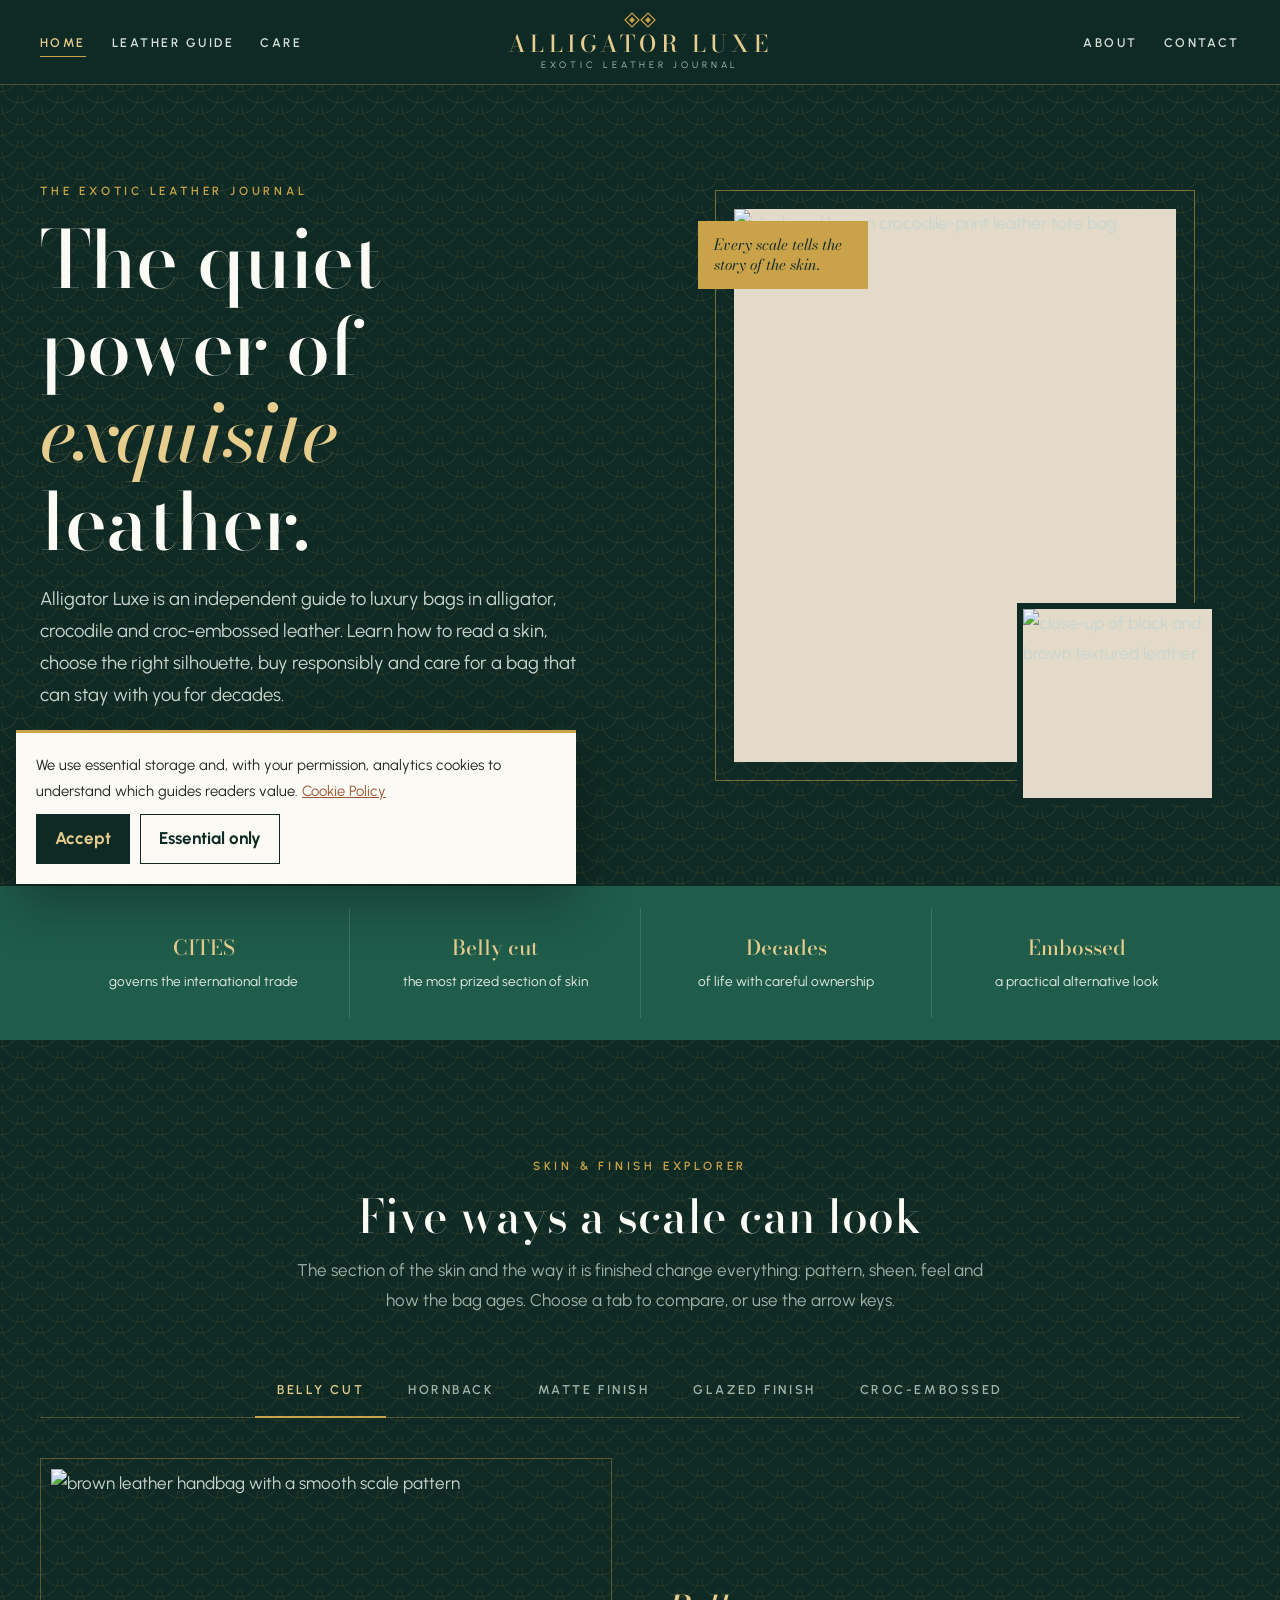
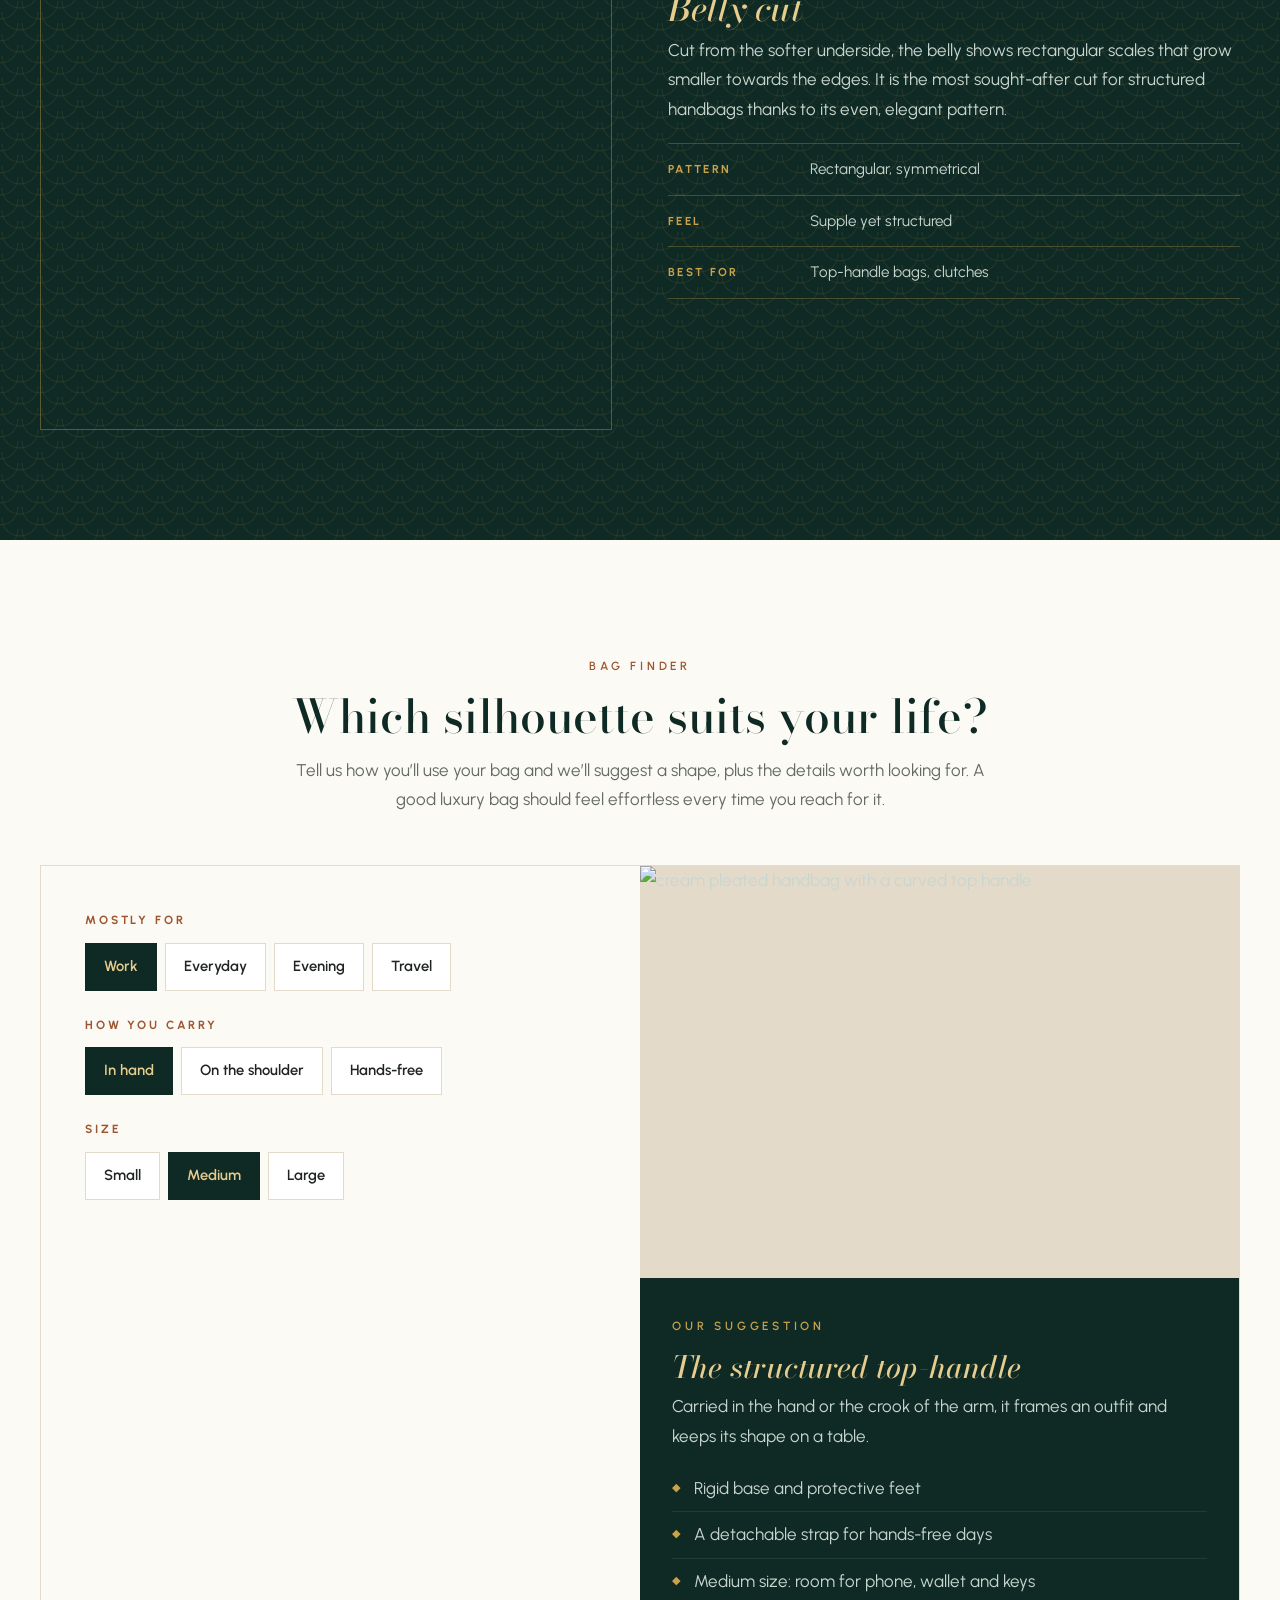
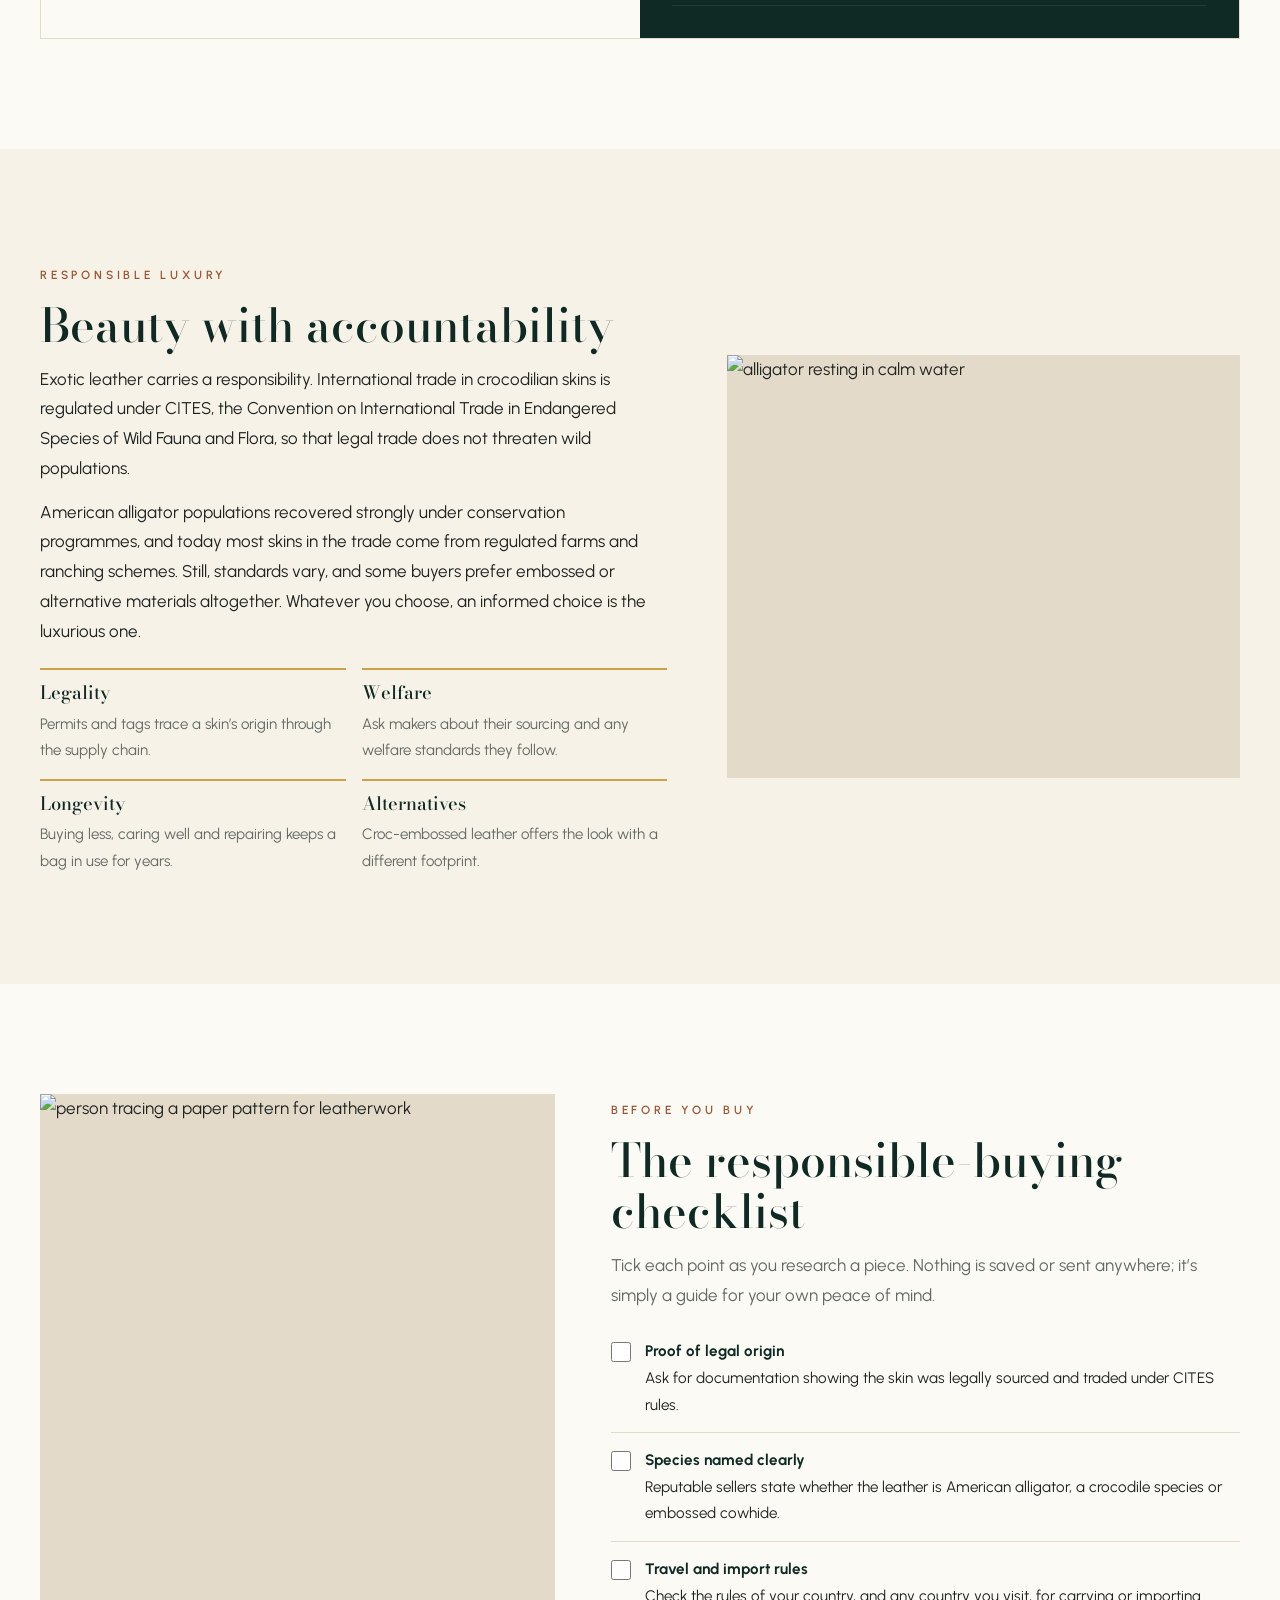
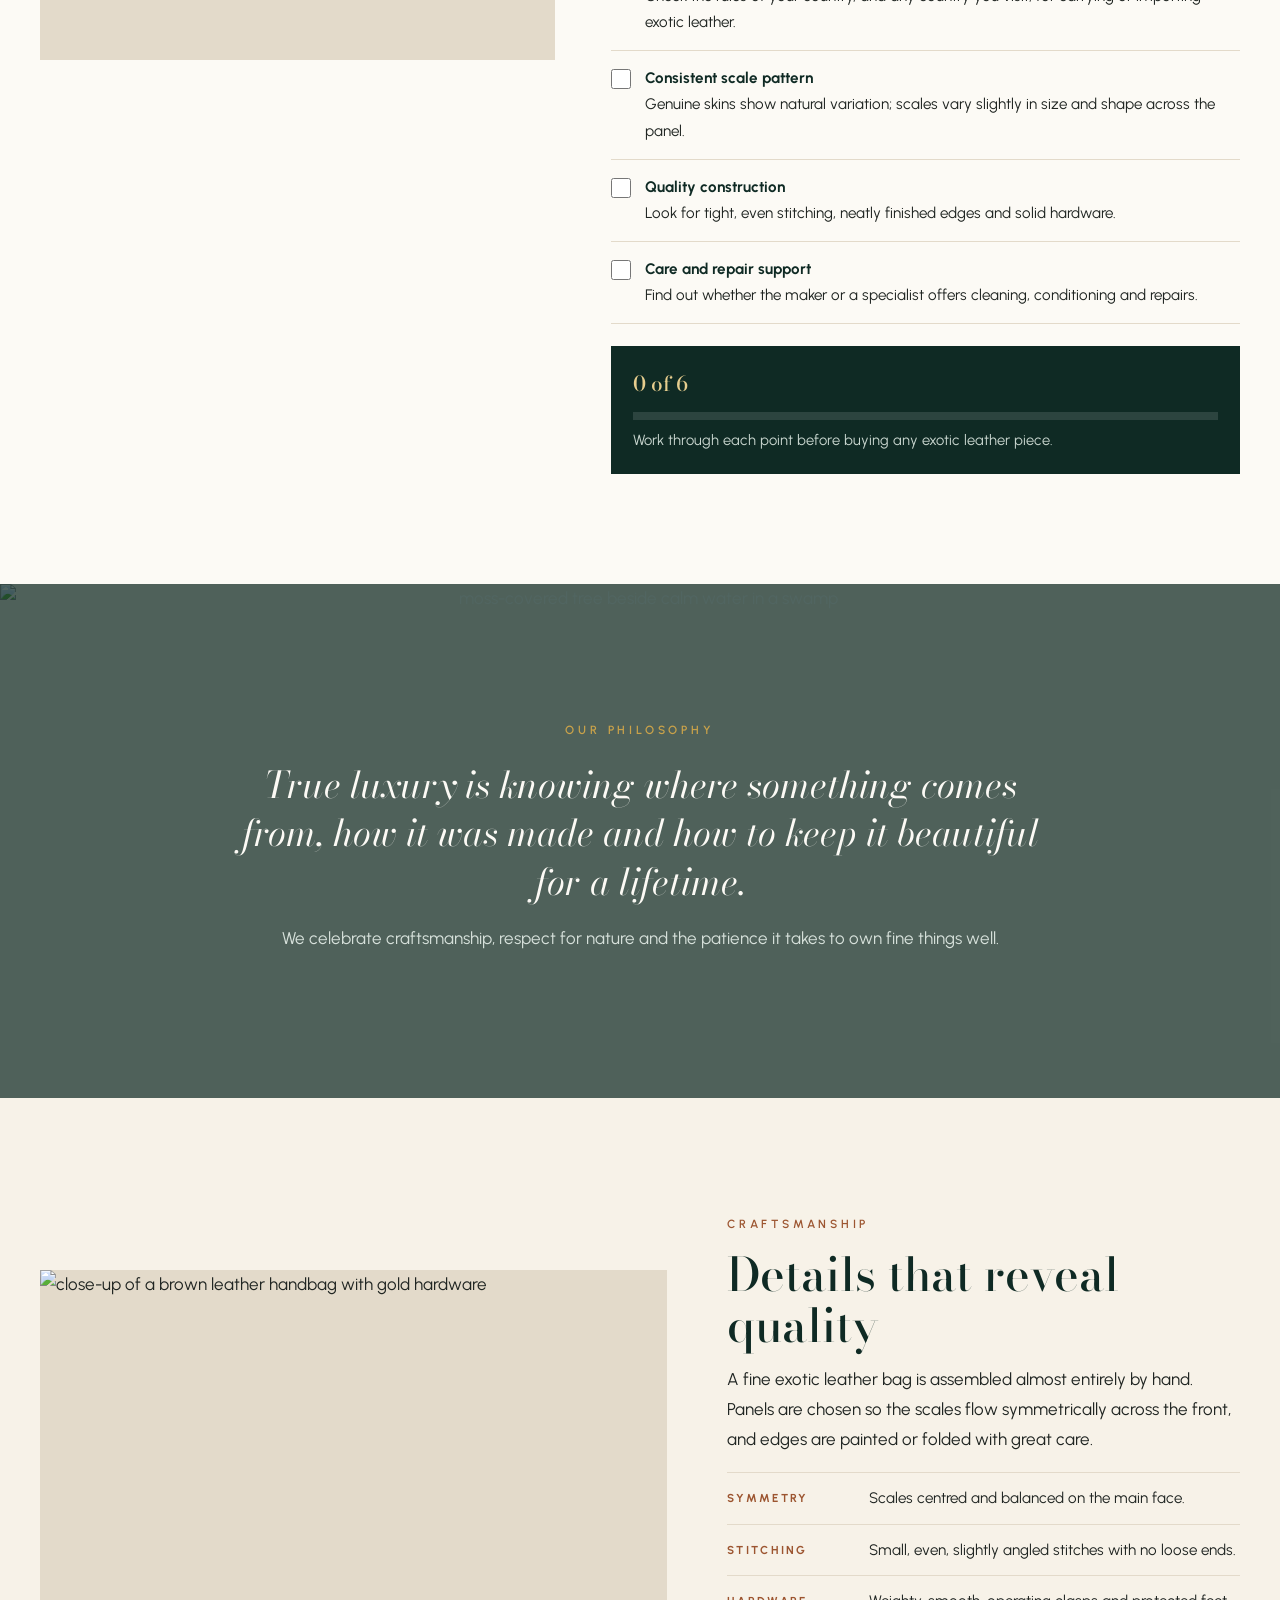
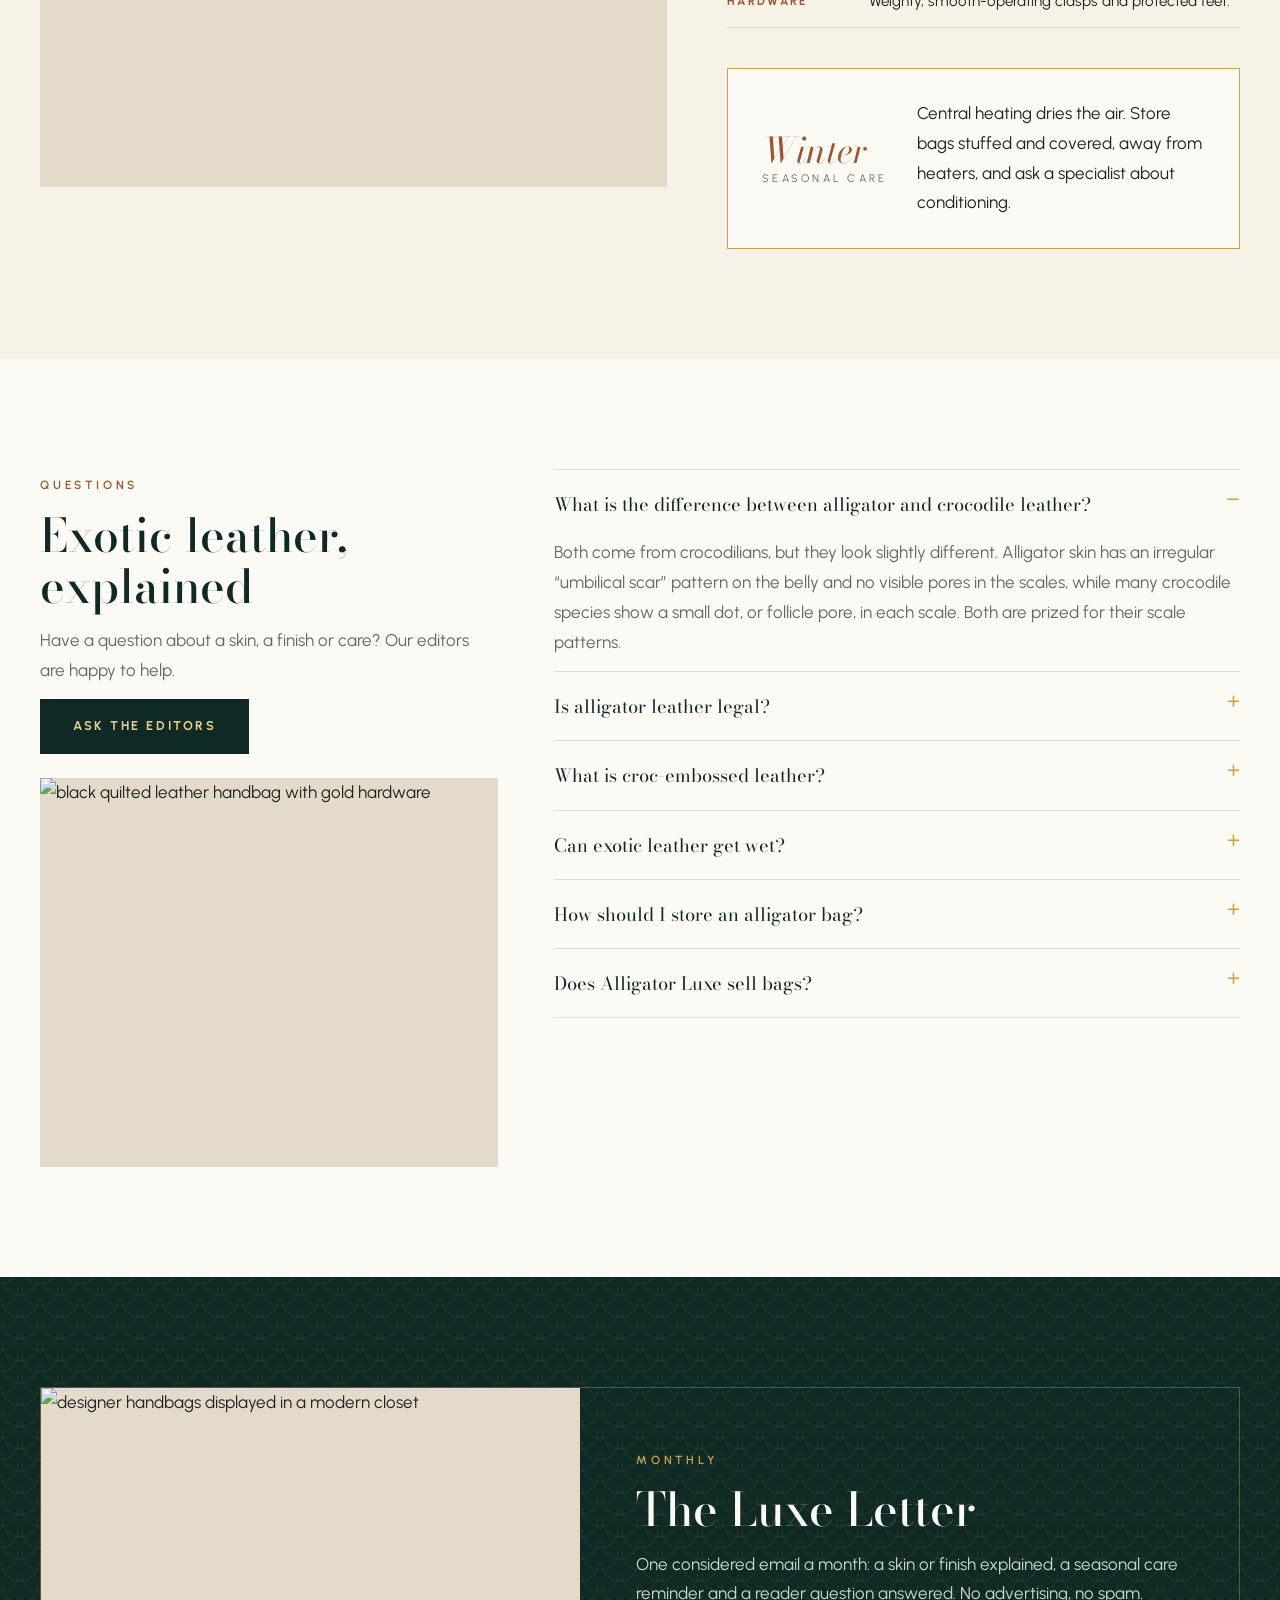
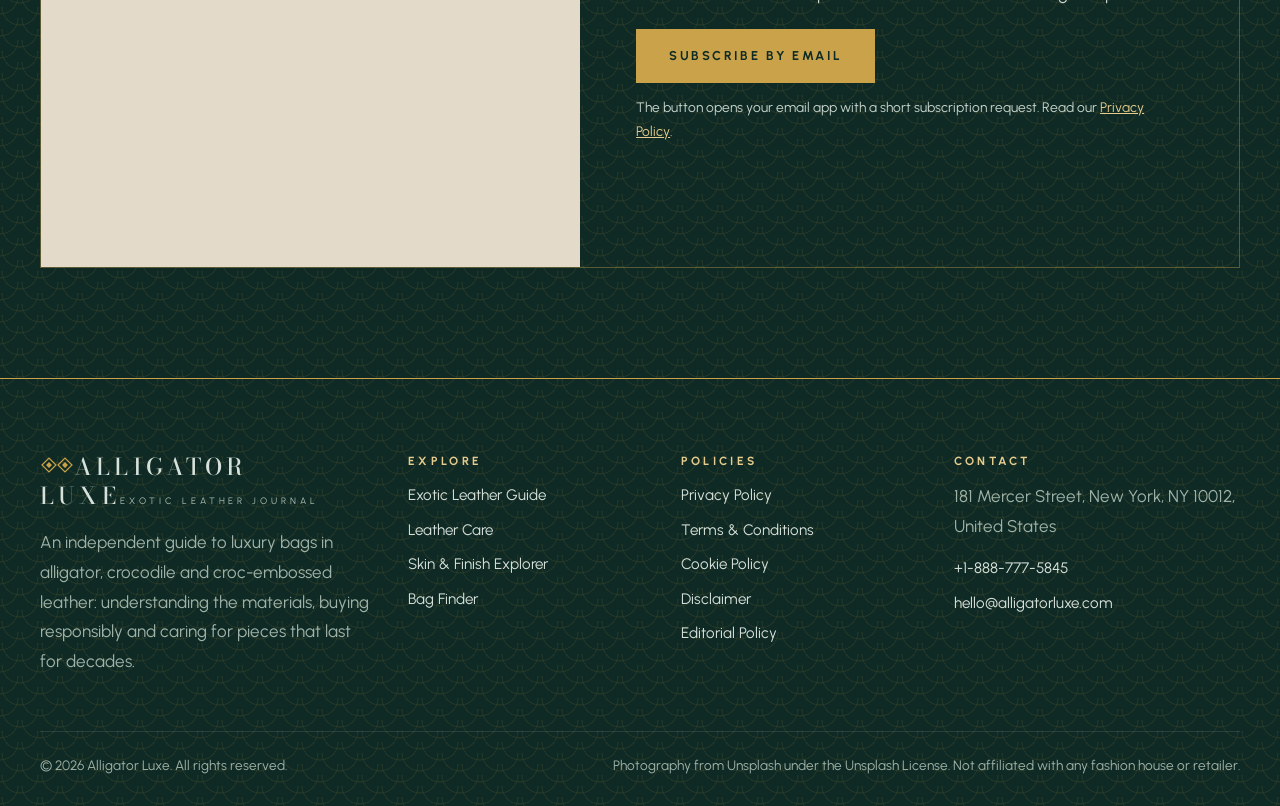
==== index.html @ 76878180 "Add files via upload" ====
<!DOCTYPE html>
<html lang="en">
<head>
<meta charset="UTF-8">
<meta name="viewport" content="width=device-width, initial-scale=1">
<title>Alligator Luxe | Alligator &amp; Crocodile Leather Bags: Guide &amp; Care</title>
<meta name="description" content="An independent guide to luxury alligator, crocodile and croc-embossed leather bags: skins and finishes, choosing a silhouette, responsible buying under CITES, and expert care.">
<meta name="robots" content="index, follow, max-image-preview:large">
<link rel="canonical" href="https://www.alligatorluxe.com/">
<meta property="og:type" content="website"><meta property="og:site_name" content="Alligator Luxe">
<meta property="og:title" content="Alligator Luxe | Alligator &amp; Crocodile Leather Bags: Guide &amp; Care"><meta property="og:description" content="An independent guide to luxury alligator, crocodile and croc-embossed leather bags: skins and finishes, choosing a silhouette, responsible buying under CITES, and expert care.">
<meta property="og:url" content="https://www.alligatorluxe.com/"><meta property="og:image" content="https://images.unsplash.com/photo-1575295912464-fcfd1186d11d?auto=format&fit=crop&w=1200&q=75">
<meta name="twitter:card" content="summary_large_image"><meta name="theme-color" content="#0F2A24">
<link rel="icon" href="data:image/svg+xml,%3Csvg xmlns='http://www.w3.org/2000/svg' viewBox='0 0 40 40'%3E%3Crect width='40' height='40' fill='%230F2A24'/%3E%3Cpath d='M20 6 L34 20 L20 34 L6 20 Z' fill='none' stroke='%23C9A24A' stroke-width='2.4'/%3E%3Cpath d='M20 14 L26 20 L20 26 L14 20 Z' fill='%23C9A24A'/%3E%3C/svg%3E">
<link rel="preconnect" href="https://fonts.googleapis.com"><link rel="preconnect" href="https://fonts.gstatic.com" crossorigin><link rel="preconnect" href="https://images.unsplash.com">
<link href="https://fonts.googleapis.com/css2?family=Bodoni+Moda:ital,opsz,wght@0,6..96,500;1,6..96,500&family=Urbanist:wght@400;600;700&display=swap" rel="stylesheet">
<link rel="stylesheet" href="assets/css/style.css">
<!-- Google tag (gtag.js) -->
<script async src="https://www.googletagmanager.com/gtag/js?id=G-0LY0HY7L01"></script>
<script>
  window.dataLayer = window.dataLayer || [];
  function gtag(){dataLayer.push(arguments);}
  gtag('js', new Date());
  gtag('config', 'G-0LY0HY7L01');
</script>
<script type="application/ld+json">[{"@context": "https://schema.org", "@type": "Organization", "name": "Alligator Luxe", "url": "https://www.alligatorluxe.com/", "email": "hello@alligatorluxe.com", "telephone": "+1-888-777-5845", "address": {"@type": "PostalAddress", "streetAddress": "181 Mercer Street", "addressLocality": "New York", "addressRegion": "NY", "postalCode": "10012", "addressCountry": "US"}}, {"@context": "https://schema.org", "@type": "FAQPage", "mainEntity": [{"@type": "Question", "name": "What is the difference between alligator and crocodile leather?", "acceptedAnswer": {"@type": "Answer", "text": "Both come from crocodilians, but they look slightly different. Alligator skin has an irregular “umbilical scar” pattern on the belly and no visible pores in the scales, while many crocodile species show a small dot, or follicle pore, in each scale. Both are prized for their scale patterns."}}, {"@type": "Question", "name": "Is alligator leather legal?", "acceptedAnswer": {"@type": "Answer", "text": "Commercial trade in alligator and crocodile skins is regulated internationally under CITES. Legally traded skins come with permits and tags that trace their origin. Rules differ by country and some places restrict the sale of certain species, so always check local laws."}}, {"@type": "Question", "name": "What is croc-embossed leather?", "acceptedAnswer": {"@type": "Answer", "text": "It is usually cowhide or calfskin stamped with a crocodilian pattern under heat and pressure. It offers the look at a lower price and is often more durable in everyday use, though the pattern is more uniform than a natural skin."}}, {"@type": "Question", "name": "Can exotic leather get wet?", "acceptedAnswer": {"@type": "Answer", "text": "Light drops can usually be blotted away, but soaking can stain, stiffen or warp the skin, and glazed finishes are especially sensitive. Use a rain cover and let any damp bag dry naturally, away from heat."}}, {"@type": "Question", "name": "How should I store an alligator bag?", "acceptedAnswer": {"@type": "Answer", "text": "Stuff it with acid-free tissue, keep it in a breathable dust bag, store it upright away from sunlight and heat, and never seal it in plastic."}}, {"@type": "Question", "name": "Does Alligator Luxe sell bags?", "acceptedAnswer": {"@type": "Answer", "text": "No. Alligator Luxe is an independent editorial guide. We do not sell, value or authenticate bags, and we are not affiliated with any fashion house or retailer."}}]}]</script>
</head>
<body>
<a class="skip" href="#main">Skip to content</a>
<header class="hdr">
  <div class="wrap">
    <nav class="lnav" aria-label="Main navigation"><ul class="nav"><li><a href="index.html" aria-current="page">Home</a></li><li><a href="exotic-leather-guide.html">Leather Guide</a></li><li><a href="leather-care.html">Care</a></li></ul></nav>
    <a class="logo" href="index.html" aria-label="Alligator Luxe home"><svg viewBox="0 0 34 20" aria-hidden="true"><path d="M2 10 L9 3 L16 10 L9 17 Z M18 10 L25 3 L32 10 L25 17 Z" fill="none" stroke="#C9A24A" stroke-width="1.2"/><path d="M9 7 L12 10 L9 13 L6 10 Z M25 7 L28 10 L25 13 L22 10 Z" fill="#C9A24A"/></svg><span>Alligator Luxe</span><small>EXOTIC LEATHER JOURNAL</small></a>
    <nav class="rnav" aria-label="Secondary navigation"><ul class="nav r"><li><a href="about.html">About</a></li><li><a href="contact.html">Contact</a></li></ul></nav>
    <button class="burger" aria-label="Open menu" aria-expanded="false" aria-controls="mnav"><span></span><span></span><span></span></button>
  </div>
  <nav class="mnav" id="mnav" aria-label="Mobile navigation"><a href="index.html" aria-current="page">Home</a><a href="exotic-leather-guide.html">Leather Guide</a><a href="leather-care.html">Care</a><a href="about.html">About</a><a href="contact.html">Contact</a></nav>
</header>
<main id="main">
<section class="hero scales">
  <div class="wrap">
    <div>
      <span class="tag g">The exotic leather journal</span>
      <h1>The quiet power of <em>exquisite</em> leather.</h1>
      <p class="lead">Alligator Luxe is an independent guide to luxury bags in alligator, crocodile and croc-embossed leather. Learn how to read a skin, choose the right silhouette, buy responsibly and care for a bag that can stay with you for decades.</p>
      <div class="ctas"><a class="btn" href="#skins">Explore the skins</a><a class="btn btn--ghost" href="exotic-leather-guide.html">Read the guide</a></div>
    </div>
    <div class="frame">
      <div class="main pic"><img src="https://images.unsplash.com/photo-1575295912464-fcfd1186d11d?auto=format&fit=crop&w=800&q=75" alt="black and brown crocodile-print leather tote bag" width="800" height="1000" fetchpriority="high"></div>
      <div class="chip pic"><img src="https://images.unsplash.com/photo-1521748484217-0d9c5f3728d1?auto=format&fit=crop&w=400&q=75" alt="close-up of black and brown textured leather" width="400" height="400"></div>
      <div class="seal">Every scale tells the story of the skin.</div>
    </div>
  </div>
</section>
<section class="ribbon" aria-label="Key facts">
  <div class="wrap">
    <div><b>CITES</b><span>governs the international trade</span></div>
    <div><b>Belly cut</b><span>the most prized section of skin</span></div>
    <div><b>Decades</b><span>of life with careful ownership</span></div>
    <div><b>Embossed</b><span>a practical alternative look</span></div>
  </div>
</section>

<section class="sec scales dark" id="skins" aria-labelledby="sk-t">
  <div class="wrap">
    <div class="center"><span class="tag g">Skin &amp; finish explorer</span><h2 id="sk-t">Five ways a scale can look</h2><p class="muted">The section of the skin and the way it is finished change everything: pattern, sheen, feel and how the bag ages. Choose a tab to compare, or use the arrow keys.</p></div>
    <div class="sk-tabs" role="tablist" aria-label="Skins and finishes"><button type="button" role="tab" id="t-belly" aria-controls="p-belly" aria-selected="true" tabindex="0">Belly cut</button><button type="button" role="tab" id="t-horn" aria-controls="p-horn" aria-selected="false" tabindex="-1">Hornback</button><button type="button" role="tab" id="t-matte" aria-controls="p-matte" aria-selected="false" tabindex="-1">Matte finish</button><button type="button" role="tab" id="t-glaze" aria-controls="p-glaze" aria-selected="false" tabindex="-1">Glazed finish</button><button type="button" role="tab" id="t-emb" aria-controls="p-emb" aria-selected="false" tabindex="-1">Croc-embossed</button></div>
    <div class="skp" role="tabpanel" id="p-belly" aria-labelledby="t-belly"><div class="pic"><img src="https://images.unsplash.com/photo-1575032617751-6ddec2089882?auto=format&fit=crop&w=800&q=75" alt="brown leather handbag with a smooth scale pattern" width="800" height="800" loading="lazy"></div><div><h3>Belly cut</h3><p>Cut from the softer underside, the belly shows rectangular scales that grow smaller towards the edges. It is the most sought-after cut for structured handbags thanks to its even, elegant pattern.</p><ul class="traits"><li><b>Pattern</b><span>Rectangular, symmetrical</span></li><li><b>Feel</b><span>Supple yet structured</span></li><li><b>Best for</b><span>Top-handle bags, clutches</span></li></ul></div></div><div class="skp" role="tabpanel" id="p-horn" aria-labelledby="t-horn" hidden><div class="pic"><img src="https://images.unsplash.com/photo-1731272832794-d66014ad7d87?auto=format&fit=crop&w=800&q=75" alt="close-up of a dramatic leather texture in black and white" width="800" height="800" loading="lazy"></div><div><h3>Hornback</h3><p>Taken from the back, with the bony ridges (osteoderms) left visible. The result is bold and three-dimensional, with a rugged, sculptural character.</p><ul class="traits"><li><b>Pattern</b><span>Raised ridges, dramatic</span></li><li><b>Feel</b><span>Firm and rigid</span></li><li><b>Best for</b><span>Statement bags, accents</span></li></ul></div></div><div class="skp" role="tabpanel" id="p-matte" aria-labelledby="t-matte" hidden><div class="pic"><img src="https://images.unsplash.com/photo-1778882990603-0073e03bcc24?auto=format&fit=crop&w=800&q=75" alt="close-up of soft brown leather texture" width="800" height="800" loading="lazy"></div><div><h3>Matte finish</h3><p>Polished gently or left natural for a soft, low sheen. Matte skins feel warm and pliable and develop a gentle patina with care.</p><ul class="traits"><li><b>Pattern</b><span>Soft, understated</span></li><li><b>Feel</b><span>Supple; shows less glare</span></li><li><b>Best for</b><span>Everyday luxury, shoulder bags</span></li></ul></div></div><div class="skp" role="tabpanel" id="p-glaze" aria-labelledby="t-glaze" hidden><div class="pic"><img src="https://images.unsplash.com/photo-1682031215004-161c99d5b225?auto=format&fit=crop&w=800&q=75" alt="woman's hand holding a glossy green handbag" width="800" height="800" loading="lazy"></div><div><h3>Glazed finish</h3><p>Polished with an agate stone or roller until the scales shine like lacquer. Glazed skins are striking but more delicate: water can leave marks and creases show more readily.</p><ul class="traits"><li><b>Pattern</b><span>High shine, jewel-like</span></li><li><b>Feel</b><span>Firmer; sensitive to water</span></li><li><b>Best for</b><span>Evening bags, formal pieces</span></li></ul></div></div><div class="skp" role="tabpanel" id="p-emb" aria-labelledby="t-emb" hidden><div class="pic"><img src="https://images.unsplash.com/photo-1594633313593-bab3825d0caf?auto=format&fit=crop&w=800&q=75" alt="woman carrying a brown croc-textured leather bag" width="800" height="800" loading="lazy"></div><div><h3>Croc-embossed</h3><p>Cowhide or calfskin pressed with a crocodilian pattern under heat. It offers the look at a gentler price, is more uniform and is usually more resistant to scratches and rain.</p><ul class="traits"><li><b>Pattern</b><span>Uniform, repeated pattern</span></li><li><b>Feel</b><span>Sturdy and practical</span></li><li><b>Best for</b><span>Totes, daily bags, accessories</span></li></ul></div></div>
  </div>
</section>

<section class="sec cream" id="finder-sec" aria-labelledby="fd-t">
  <div class="wrap">
    <div class="center"><span class="tag">Bag finder</span><h2 id="fd-t">Which silhouette suits your life?</h2><p class="muted">Tell us how you&#8217;ll use your bag and we&#8217;ll suggest a shape, plus the details worth looking for. A good luxury bag should feel effortless every time you reach for it.</p></div>
    <div class="finder">
      <form id="finder" onsubmit="return false">
        <fieldset class="fld"><legend>Mostly for</legend><div class="opt"><label><input type="radio" name="occ" value="work" checked><span>Work</span></label><label><input type="radio" name="occ" value="everyday"><span>Everyday</span></label><label><input type="radio" name="occ" value="evening"><span>Evening</span></label><label><input type="radio" name="occ" value="travel"><span>Travel</span></label></div></fieldset>
        <fieldset class="fld"><legend>How you carry</legend><div class="opt"><label><input type="radio" name="carry" value="hand" checked><span>In hand</span></label><label><input type="radio" name="carry" value="shoulder"><span>On the shoulder</span></label><label><input type="radio" name="carry" value="hands"><span>Hands-free</span></label></div></fieldset>
        <fieldset class="fld" style="margin:0"><legend>Size</legend><div class="opt"><label><input type="radio" name="size" value="small"><span>Small</span></label><label><input type="radio" name="size" value="medium" checked><span>Medium</span></label><label><input type="radio" name="size" value="large"><span>Large</span></label></div></fieldset>
      </form>
      <div class="fres" aria-live="polite">
        <div class="pic"><img data-bag="top" src="https://images.unsplash.com/photo-1761646238176-b480909e6ba6?auto=format&fit=crop&w=800&q=75" alt="cream pleated handbag with a curved top handle" width="800" height="550" loading="lazy"><img data-bag="clutch" src="https://images.unsplash.com/photo-1776841818497-81abbd62b20d?auto=format&fit=crop&w=800&q=75" alt="elegant woman in a brown dress holding a clutch" width="800" height="550" loading="lazy" hidden><img data-bag="shoulder" src="https://images.unsplash.com/photo-1788999422279-77961552b97b?auto=format&fit=crop&w=800&q=75" alt="woman in a brown suit holding a dark handbag" width="800" height="550" loading="lazy" hidden><img data-bag="tote" src="https://images.unsplash.com/photo-1760624294504-211e763ee0fb?auto=format&fit=crop&w=800&q=75" alt="woman in a denim dress holding a large leather tote" width="800" height="550" loading="lazy" hidden><img data-bag="cross" src="https://images.unsplash.com/photo-1718622795525-2295971921ba?auto=format&fit=crop&w=800&q=75" alt="brown leather purse on a table" width="800" height="550" loading="lazy" hidden></div>
        <div class="t"><span class="tag g">Our suggestion</span><h3 id="r-name">The structured top-handle</h3><p id="r-desc">Carried in the hand or the crook of the arm.</p><ul id="r-list"><li>Rigid base and protective feet</li></ul></div>
      </div>
    </div>
  </div>
</section>

<section class="sec" aria-labelledby="rs-t">
  <div class="wrap resp">
    <div>
      <span class="tag">Responsible luxury</span>
      <h2 id="rs-t">Beauty with accountability</h2>
      <p>Exotic leather carries a responsibility. International trade in crocodilian skins is regulated under CITES, the Convention on International Trade in Endangered Species of Wild Fauna and Flora, so that legal trade does not threaten wild populations.</p>
      <p>American alligator populations recovered strongly under conservation programmes, and today most skins in the trade come from regulated farms and ranching schemes. Still, standards vary, and some buyers prefer embossed or alternative materials altogether. Whatever you choose, an informed choice is the luxurious one.</p>
      <div class="pillars">
        <div><h3>Legality</h3><p>Permits and tags trace a skin&#8217;s origin through the supply chain.</p></div>
        <div><h3>Welfare</h3><p>Ask makers about their sourcing and any welfare standards they follow.</p></div>
        <div><h3>Longevity</h3><p>Buying less, caring well and repairing keeps a bag in use for years.</p></div>
        <div><h3>Alternatives</h3><p>Croc-embossed leather offers the look with a different footprint.</p></div>
      </div>
    </div>
    <div class="pic"><img src="https://images.unsplash.com/photo-1570308514141-48b0e0852591?auto=format&fit=crop&w=900&q=75" alt="alligator resting in calm water" width="900" height="740" loading="lazy"></div>
  </div>
</section>

<section class="sec cream" aria-labelledby="cl-t">
  <div class="wrap check">
    <div class="pic"><img src="https://images.unsplash.com/photo-1787005241178-c9006ea9610b?auto=format&fit=crop&w=800&q=75" alt="person tracing a paper pattern for leatherwork" width="800" height="880" loading="lazy"></div>
    <div>
      <span class="tag">Before you buy</span>
      <h2 id="cl-t">The responsible-buying checklist</h2>
      <p class="muted">Tick each point as you research a piece. Nothing is saved or sent anywhere; it&#8217;s simply a guide for your own peace of mind.</p>
      <ul class="clist"><li><label><input type="checkbox"><span><b>Proof of legal origin</b>Ask for documentation showing the skin was legally sourced and traded under CITES rules.</span></label></li><li><label><input type="checkbox"><span><b>Species named clearly</b>Reputable sellers state whether the leather is American alligator, a crocodile species or embossed cowhide.</span></label></li><li><label><input type="checkbox"><span><b>Travel and import rules</b>Check the rules of your country, and any country you visit, for carrying or importing exotic leather.</span></label></li><li><label><input type="checkbox"><span><b>Consistent scale pattern</b>Genuine skins show natural variation; scales vary slightly in size and shape across the panel.</span></label></li><li><label><input type="checkbox"><span><b>Quality construction</b>Look for tight, even stitching, neatly finished edges and solid hardware.</span></label></li><li><label><input type="checkbox"><span><b>Care and repair support</b>Find out whether the maker or a specialist offers cleaning, conditioning and repairs.</span></label></li></ul>
      <div class="meter" aria-live="polite"><b id="cm-n">0 of 6</b><div class="bar"><i id="cm-bar"></i></div><p id="cm-t">Work through each point before buying any exotic leather piece.</p></div>
    </div>
  </div>
</section>

<section class="band" aria-labelledby="bd-t">
  <img src="https://images.unsplash.com/photo-1719538327417-a6b96f040354?auto=format&fit=crop&w=1800&q=75" alt="moss-covered tree beside calm water in a swamp" width="1800" height="1200" loading="lazy">
  <div class="wrap">
    <span class="tag g">Our philosophy</span>
    <h2 id="bd-t" class="skip">Our philosophy</h2>
    <blockquote>True luxury is knowing where something comes from, how it was made and how to keep it beautiful for a lifetime.</blockquote>
    <p>We celebrate craftsmanship, respect for nature and the patience it takes to own fine things well.</p>
  </div>
</section>

<section class="sec" aria-labelledby="hw-t">
  <div class="wrap resp">
    <div class="pic"><img src="https://images.unsplash.com/photo-1774702535771-eec0c74d6cb9?auto=format&fit=crop&w=900&q=75" alt="close-up of a brown leather handbag with gold hardware" width="900" height="740" loading="lazy"></div>
    <div>
      <span class="tag">Craftsmanship</span>
      <h2 id="hw-t">Details that reveal quality</h2>
      <p>A fine exotic leather bag is assembled almost entirely by hand. Panels are chosen so the scales flow symmetrically across the front, and edges are painted or folded with great care.</p>
      <ul class="traits" style="border-color:var(--line)">
        <li style="border-color:var(--line)"><b style="color:var(--cognac)">Symmetry</b><span>Scales centred and balanced on the main face.</span></li>
        <li style="border-color:var(--line)"><b style="color:var(--cognac)">Stitching</b><span>Small, even, slightly angled stitches with no loose ends.</span></li>
        <li style="border-color:var(--line)"><b style="color:var(--cognac)">Hardware</b><span>Weighty, smooth-operating clasps and protected feet.</span></li>
      </ul>
      <div class="stip" id="stip" aria-live="polite"><div class="s">Autumn<small>Seasonal care</small></div><p>Rain arrives: carry a protective cover, blot any drops immediately and let bags dry naturally.</p></div>
    </div>
  </div>
</section>

<section class="sec cream" aria-labelledby="fq-t">
  <div class="wrap faq-grid">
    <div><span class="tag">Questions</span><h2 id="fq-t">Exotic leather, explained</h2><p class="muted">Have a question about a skin, a finish or care? Our editors are happy to help.</p><a class="btn btn--dark" href="contact.html">Ask the editors</a><div class="pic"><img src="https://images.unsplash.com/photo-1773777145747-b5b7356f4e81?auto=format&fit=crop&w=800&q=75" alt="black quilted leather handbag with gold hardware" width="800" height="680" loading="lazy"></div></div>
    <div><details open><summary>What is the difference between alligator and crocodile leather?</summary><p>Both come from crocodilians, but they look slightly different. Alligator skin has an irregular &ldquo;umbilical scar&rdquo; pattern on the belly and no visible pores in the scales, while many crocodile species show a small dot, or follicle pore, in each scale. Both are prized for their scale patterns.</p></details><details><summary>Is alligator leather legal?</summary><p>Commercial trade in alligator and crocodile skins is regulated internationally under CITES. Legally traded skins come with permits and tags that trace their origin. Rules differ by country and some places restrict the sale of certain species, so always check local laws.</p></details><details><summary>What is croc-embossed leather?</summary><p>It is usually cowhide or calfskin stamped with a crocodilian pattern under heat and pressure. It offers the look at a lower price and is often more durable in everyday use, though the pattern is more uniform than a natural skin.</p></details><details><summary>Can exotic leather get wet?</summary><p>Light drops can usually be blotted away, but soaking can stain, stiffen or warp the skin, and glazed finishes are especially sensitive. Use a rain cover and let any damp bag dry naturally, away from heat.</p></details><details><summary>How should I store an alligator bag?</summary><p>Stuff it with acid-free tissue, keep it in a breathable dust bag, store it upright away from sunlight and heat, and never seal it in plastic.</p></details><details><summary>Does Alligator Luxe sell bags?</summary><p>No. Alligator Luxe is an independent editorial guide. We do not sell, value or authenticate bags, and we are not affiliated with any fashion house or retailer.</p></details></div>
  </div>
</section>

<section class="sec scales" id="letter" aria-labelledby="nl-t">
  <div class="wrap">
    <div class="nl">
      <div class="pic"><img src="https://images.unsplash.com/photo-1778731660238-f6abf7f436b1?auto=format&fit=crop&w=900&q=75" alt="designer handbags displayed in a modern closet" width="900" height="800" loading="lazy"></div>
      <div class="in">
        <span class="tag g">Monthly</span>
        <h2 id="nl-t">The Luxe Letter</h2>
        <p>One considered email a month: a skin or finish explained, a seasonal care reminder and a reader question answered. No advertising, no spam.</p>
        <div class="row"><a class="btn" href="mailto:hello@alligatorluxe.com?subject=Subscribe%20to%20The%20Luxe%20Letter&body=Please%20add%20me%20to%20The%20Luxe%20Letter.">Subscribe by email</a></div>
        <p class="small">The button opens your email app with a short subscription request. Read our <a href="privacy-policy.html">Privacy Policy</a>.</p>
      </div>
    </div>
  </div>
</section>
</main>
<footer class="ftr scales">
  <div class="wrap">
    <div class="ftr-grid">
      <div><a class="logo" href="index.html"><svg viewBox="0 0 34 20" aria-hidden="true"><path d="M2 10 L9 3 L16 10 L9 17 Z M18 10 L25 3 L32 10 L25 17 Z" fill="none" stroke="#C9A24A" stroke-width="1.2"/><path d="M9 7 L12 10 L9 13 L6 10 Z M25 7 L28 10 L25 13 L22 10 Z" fill="#C9A24A"/></svg><span>Alligator Luxe</span><small>EXOTIC LEATHER JOURNAL</small></a><p>An independent guide to luxury bags in alligator, crocodile and croc-embossed leather: understanding the materials, buying responsibly and caring for pieces that last for decades.</p></div>
      <div><h4>Explore</h4><a href="exotic-leather-guide.html">Exotic Leather Guide</a><a href="leather-care.html">Leather Care</a><a href="index.html#skins">Skin &amp; Finish Explorer</a><a href="index.html#finder-sec">Bag Finder</a></div>
      <div><h4>Policies</h4><a href="privacy-policy.html">Privacy Policy</a><a href="terms-and-conditions.html">Terms &amp; Conditions</a><a href="cookie-policy.html">Cookie Policy</a><a href="disclaimer.html">Disclaimer</a><a href="editorial-policy.html">Editorial Policy</a></div>
      <div><h4>Contact</h4><p>181 Mercer Street, New York, NY 10012, United States</p><a href="tel:+18887775845">+1-888-777-5845</a><a href="mailto:hello@alligatorluxe.com">hello@alligatorluxe.com</a></div>
    </div>
    <div class="ftr-base"><span>&copy; <span id="year">2026</span> Alligator Luxe. All rights reserved.</span><span>Photography from Unsplash under the Unsplash License. Not affiliated with any fashion house or retailer.</span></div>
  </div>
</footer>
<div class="cookie" id="cookie" role="dialog" aria-label="Cookie notice"><p>We use essential storage and, with your permission, analytics cookies to understand which guides readers value. <a href="cookie-policy.html">Cookie Policy</a></p><button class="y" data-cookie="accepted">Accept</button><button data-cookie="declined">Essential only</button></div>
<script src="assets/js/main.js" defer></script>
</body>
</html>
---- assets/css/style.css ----
:root{--bayou:#0F2A24;--bayou-2:#173A32;--emer:#1F5C4A;--cognac:#9C5530;--gold:#C9A24A;--gold-lt:#E6CD8E;--ivory:#F7F2E8;--cream:#FCFAF5;--text:#1F2421;--muted:#636A64;--line:#E3DACA}
[hidden]{display:none!important}
*{box-sizing:border-box;margin:0;padding:0}
html{scroll-behavior:smooth;overflow-x:hidden}
body{font-family:'Urbanist',system-ui,sans-serif;font-size:17px;line-height:1.75;color:var(--text);background:var(--ivory);overflow-x:hidden}
img{max-width:100%;display:block}
a{color:var(--cognac)}
h1,h2,h3,h4{font-family:'Bodoni Moda',Didot,Georgia,serif;line-height:1.1;color:var(--bayou);font-weight:500}
h1{font-size:clamp(2.6rem,6.2vw,5rem);letter-spacing:-.01em}
h2{font-size:clamp(1.9rem,3.8vw,2.9rem);margin-bottom:14px}
h3{font-size:1.4rem;margin-bottom:8px}
p{margin-bottom:14px}
.wrap{width:min(1200px,100% - 32px);margin-inline:auto}
.skip{position:absolute;left:-9999px}.skip:focus{left:12px;top:12px;background:#fff;padding:8px 14px;z-index:99}
.muted{color:var(--muted)}
.tag{display:inline-block;font-size:.74rem;letter-spacing:.32em;text-transform:uppercase;color:var(--cognac);font-weight:600;margin-bottom:14px}
.tag.g{color:var(--gold)}
.btn{display:inline-block;padding:15px 32px;background:var(--gold);color:var(--bayou);font-weight:700;font-size:.8rem;letter-spacing:.2em;text-transform:uppercase;text-decoration:none;border:1px solid var(--gold);cursor:pointer;font-family:inherit;transition:all .25s}
.btn:hover{background:transparent;color:var(--gold)}
.btn--ghost{background:transparent;color:var(--gold-lt);border-color:rgba(230,205,142,.6)}.btn--ghost:hover{background:var(--gold);color:var(--bayou)}
.btn--dark{background:var(--bayou);color:var(--gold-lt);border-color:var(--bayou)}.btn--dark:hover{background:transparent;color:var(--bayou)}
.pic{overflow:hidden;background:var(--line)}.pic img{width:100%;height:100%;object-fit:cover}
.scales{background-color:var(--bayou);background-image:radial-gradient(circle at 50% 0,transparent 58%,rgba(201,162,74,.09) 59%,rgba(201,162,74,.09) 62%,transparent 63%),radial-gradient(circle at 50% 0,transparent 58%,rgba(201,162,74,.09) 59%,rgba(201,162,74,.09) 62%,transparent 63%);background-size:40px 22px;background-position:0 0,20px 11px}
/* header */
.hdr{background:var(--bayou);position:sticky;top:0;z-index:50;border-bottom:1px solid rgba(201,162,74,.35)}
.hdr .wrap{display:grid;grid-template-columns:1fr auto 1fr;align-items:center;gap:16px;min-height:84px}
.hdr nav:first-of-type{justify-self:start}
.logo{justify-self:center;text-decoration:none;color:var(--gold-lt);text-align:center;display:flex;flex-direction:column;align-items:center;gap:2px}
.logo svg{width:34px;height:20px}
.logo span{font-family:'Bodoni Moda';font-size:1.45rem;letter-spacing:.18em;text-transform:uppercase;font-weight:500;line-height:1}
.logo small{font-size:.58rem;letter-spacing:.42em;color:#AFC2B9}
.nav{display:flex;list-style:none;gap:26px}
.nav.r{justify-content:flex-end}
.nav a{color:#D7E1DB;text-decoration:none;font-size:.78rem;letter-spacing:.2em;text-transform:uppercase;font-weight:600;padding:6px 0;border-bottom:1px solid transparent}
.nav a:hover,.nav a[aria-current]{color:var(--gold-lt);border-color:var(--gold)}
.hdr .rnav{justify-self:end}
.burger{display:none;justify-self:end;width:44px;height:44px;border:1px solid rgba(201,162,74,.5);background:transparent;flex-direction:column;align-items:center;justify-content:center;gap:6px;cursor:pointer}
.burger span{width:20px;height:1px;background:var(--gold-lt)}
.mnav{display:none}
@media(max-width:940px){.hdr .wrap{grid-template-columns:auto 1fr auto}.hdr .lnav,.hdr .rnav{display:none}.logo{grid-column:2}.burger{display:flex;grid-column:3}.mnav{position:absolute;left:0;right:0;top:100%;background:var(--bayou);border-bottom:1px solid var(--gold);padding:8px 16px 18px}.mnav.open{display:block}.mnav a{display:block;padding:12px 0;color:#D7E1DB;text-decoration:none;letter-spacing:.18em;text-transform:uppercase;font-size:.82rem;border-bottom:1px solid rgba(255,255,255,.08)}.mnav a[aria-current]{color:var(--gold-lt)}}
/* hero */
.hero{color:#C9D6CF;overflow:hidden}
.hero .wrap{display:grid;grid-template-columns:1fr 1fr;gap:60px;align-items:center;padding:90px 0}
.hero .wrap>*{min-width:0}
.hero h1{color:var(--cream)}.hero h1 em{color:var(--gold-lt);font-style:italic}
.hero .lead{font-size:1.15rem;max-width:540px;margin-top:18px}
.ctas{display:flex;gap:14px;flex-wrap:wrap;margin-top:30px}
.frame{position:relative;padding:18px;border:1px solid rgba(201,162,74,.55);max-width:480px;margin-inline:auto;width:100%}
.frame .main{aspect-ratio:4/5}
.frame .chip{position:absolute;right:-24px;bottom:-24px;width:42%;aspect-ratio:1;border:6px solid var(--bayou)}
.frame .seal{position:absolute;left:-18px;top:30px;background:var(--gold);color:var(--bayou);font-family:'Bodoni Moda';font-style:italic;padding:14px 16px;max-width:170px;line-height:1.3;font-size:.95rem}
.ribbon{background:var(--emer);color:#E5EEE9}
.ribbon .wrap{display:grid;grid-template-columns:repeat(4,1fr)}
.ribbon div{padding:22px 18px;border-left:1px solid rgba(255,255,255,.14);text-align:center;min-width:0}
.ribbon div:first-child{border-left:0}
.ribbon b{display:block;font-family:'Bodoni Moda';font-size:1.3rem;color:var(--gold-lt);font-weight:500}
.ribbon span{font-size:.85rem}
/* sections */
.sec{padding:110px 0}
.center{text-align:center;max-width:720px;margin:0 auto 50px}
.cream{background:var(--cream)}
.dark{color:#C9D6CF}.dark h2,.dark h3{color:var(--cream)}.dark .muted{color:#9FB3A9}
/* skin explorer */
.sk-tabs{display:flex;flex-wrap:wrap;justify-content:center;gap:0;border-bottom:1px solid rgba(201,162,74,.35);margin-bottom:40px}
.sk-tabs button{font:inherit;background:none;border:0;color:#9FB3A9;padding:14px 22px;cursor:pointer;font-size:.8rem;letter-spacing:.2em;text-transform:uppercase;font-weight:600;border-bottom:2px solid transparent;margin-bottom:-1px}
.sk-tabs button[aria-selected=true]{color:var(--gold-lt);border-color:var(--gold)}
.skp{display:grid;grid-template-columns:1fr 1fr;gap:56px;align-items:center}
.skp>*{min-width:0}
.skp .pic{aspect-ratio:1/1;border:1px solid rgba(201,162,74,.4);padding:10px;background:transparent}
.skp h3{font-size:2.2rem;font-style:italic;color:var(--gold-lt)}
.traits{list-style:none;margin-top:18px;border-top:1px solid rgba(201,162,74,.3)}
.traits li{display:grid;grid-template-columns:130px 1fr;gap:12px;padding:12px 0;border-bottom:1px solid rgba(201,162,74,.3);font-size:.95rem}
.traits b{font-size:.72rem;letter-spacing:.2em;text-transform:uppercase;color:var(--gold);font-weight:700;padding-top:3px}
/* finder */
.finder{display:grid;grid-template-columns:1fr 1fr;border:1px solid var(--line);background:var(--cream)}
.finder>*{min-width:0}
.finder form{padding:44px}
.fld{margin-bottom:24px;border:0}
.fld legend,.fld>label{display:block;font-size:.74rem;letter-spacing:.24em;text-transform:uppercase;color:var(--cognac);font-weight:700;margin-bottom:12px}
.opt{display:flex;flex-wrap:wrap;gap:8px}
.opt label{position:relative}
.opt input{position:absolute;opacity:0;width:1px;height:1px}
.opt span{display:block;padding:10px 18px;border:1px solid var(--line);cursor:pointer;font-weight:600;font-size:.92rem;background:#fff}
.opt input:checked+span{background:var(--bayou);color:var(--gold-lt);border-color:var(--bayou)}
.opt input:focus-visible+span{outline:2px solid var(--gold);outline-offset:2px}
.fres{background:var(--bayou);color:#C9D6CF;display:grid;grid-template-rows:auto 1fr}
.fres .pic{aspect-ratio:16/11}
.fres .t{padding:32px}
.fres h3{color:var(--gold-lt);font-size:1.9rem;font-style:italic}
.fres ul{list-style:none;margin-top:12px}
.fres li{padding:8px 0 8px 22px;position:relative;border-bottom:1px solid rgba(255,255,255,.08)}
.fres li::before{content:"◆";position:absolute;left:0;color:var(--gold);font-size:.7rem;top:12px}
select,input[type=text],input[type=email],textarea{width:100%;font:inherit;padding:13px 15px;border:1px solid var(--line);background:#fff;color:var(--text);border-radius:0}
textarea{min-height:150px;resize:vertical}
/* responsible */
.resp{display:grid;grid-template-columns:1.1fr .9fr;gap:60px;align-items:center}
.resp>*{min-width:0}
.resp .pic{aspect-ratio:4/3.3}
.pillars{display:grid;grid-template-columns:1fr 1fr;gap:16px;margin-top:22px}
.pillars div{border-top:2px solid var(--gold);padding-top:12px;min-width:0}
.pillars h3{font-size:1.15rem}
.pillars p{font-size:.94rem;margin:0;color:var(--muted)}
/* checklist */
.check{display:grid;grid-template-columns:.9fr 1.1fr;gap:56px;align-items:start}
.check>*{min-width:0}
.check .pic{aspect-ratio:4/4.4}
.clist{list-style:none;margin-top:10px}
.clist li{border-bottom:1px solid var(--line)}
.clist label{display:flex;gap:14px;align-items:flex-start;padding:14px 0;cursor:pointer}
.clist input{width:20px;height:20px;accent-color:var(--emer);margin-top:4px;flex:none}
.clist span b{display:block;font-weight:700;color:var(--bayou)}
.clist span{font-size:.95rem}
.meter{margin-top:22px;background:var(--bayou);color:#C9D6CF;padding:20px 22px}
.meter .bar{height:8px;background:rgba(255,255,255,.12);margin:10px 0 8px}
.meter .bar i{display:block;height:100%;background:var(--gold);width:0;transition:width .3s}
.meter b{color:var(--gold-lt);font-family:'Bodoni Moda';font-size:1.3rem;font-weight:500}
.meter p{margin:0;font-size:.92rem}
/* band */
.band{position:relative;padding:130px 0;color:#fff;overflow:hidden;text-align:center}
.band>img{position:absolute;inset:0;width:100%;height:100%;object-fit:cover}
.band::after{content:"";position:absolute;inset:0;background:rgba(15,42,36,.72)}
.band .wrap{position:relative;z-index:1;max-width:820px}
.band blockquote{font-family:'Bodoni Moda';font-style:italic;font-size:clamp(1.5rem,3.2vw,2.3rem);line-height:1.32;margin:6px 0 18px;color:var(--cream)}
.band p{color:#D7E1DB}
/* season tip */
.stip{display:grid;grid-template-columns:auto 1fr;gap:30px;align-items:center;border:1px solid var(--gold);padding:30px 34px;background:var(--cream);margin-top:40px}
.stip>*{min-width:0}
.stip .s{font-family:'Bodoni Moda';font-style:italic;font-size:2.2rem;color:var(--cognac);line-height:1}
.stip .s small{display:block;font-family:'Urbanist';font-style:normal;font-size:.68rem;letter-spacing:.3em;text-transform:uppercase;color:var(--muted);margin-top:6px}
.stip p{margin:0}
/* faq */
.faq-grid{display:grid;grid-template-columns:.8fr 1.2fr;gap:56px}
.faq-grid>*{min-width:0}
.faq-grid .pic{aspect-ratio:4/3.4;margin-top:24px}
details{border-bottom:1px solid var(--line)}
details:first-child{border-top:1px solid var(--line)}
summary{cursor:pointer;font-family:'Bodoni Moda';font-size:1.15rem;color:var(--bayou);padding:18px 0;list-style:none;display:flex;justify-content:space-between;gap:12px}
summary::-webkit-details-marker{display:none}
summary::after{content:"+";color:var(--gold);font-size:1.4rem;line-height:1;font-family:'Urbanist'}
details[open] summary::after{content:"–"}
details p{color:var(--muted)}
/* newsletter */
.nl{display:grid;grid-template-columns:.9fr 1.1fr;border:1px solid rgba(201,162,74,.4)}
.nl>*{min-width:0}
.nl .pic{min-height:360px}
.nl .in{padding:56px;color:#C9D6CF}
.nl h2{color:var(--cream)}
.nl .row{display:flex;gap:12px;flex-wrap:wrap;margin:20px 0 12px}
.nl a:not(.btn){color:var(--gold-lt)}
.small{font-size:.86rem}
/* inner */
.ph{color:#C9D6CF;padding:84px 0 70px;text-align:center}
.ph h1{color:var(--cream);max-width:900px;margin:0 auto;font-size:clamp(2.2rem,5vw,3.9rem)}
.ph .lead{font-size:1.1rem;max-width:720px;margin:16px auto 0}
.crumbs{font-size:.74rem;letter-spacing:.26em;text-transform:uppercase;margin-bottom:18px;color:#9FB3A9}.crumbs a{color:var(--gold-lt);text-decoration:none}
.duo{display:grid;grid-template-columns:1fr 1fr;gap:60px;align-items:center;padding:74px 0}
.duo>*{min-width:0}
.duo.flip .pic{order:2}
.duo .pic{aspect-ratio:4/4.6}
.duo ul,.duo ol,.prose ul,.prose ol{padding-left:22px;margin-bottom:14px}.duo li,.prose li{margin-bottom:6px}
.cards3{display:grid;grid-template-columns:repeat(3,1fr);gap:0;border:1px solid var(--line);background:var(--cream);margin:10px 0 70px}
.cards3>div{padding:32px;border-left:1px solid var(--line);min-width:0}
.cards3>div:first-child{border-left:0}
.cards3 h3{font-style:italic}
.tbl-wrap{overflow-x:auto;border:1px solid var(--line);background:var(--cream)}
.tbl{width:100%;border-collapse:collapse;min-width:600px;font-size:.95rem}
.tbl th{background:var(--bayou);color:var(--gold-lt);text-align:left;padding:14px 16px;font-size:.74rem;letter-spacing:.18em;text-transform:uppercase;font-weight:700}
.tbl td{padding:13px 16px;border-top:1px solid var(--line);vertical-align:top}
.prose{width:min(820px,100% - 32px);margin:0 auto;padding:64px 0 96px}
.prose h2{font-size:1.65rem;margin-top:34px}.prose h3{margin-top:18px}
.upd{color:var(--muted);font-size:.92rem}
.contact{display:grid;grid-template-columns:.9fr 1.1fr;gap:56px;padding:74px 0 96px}
.contact>*{min-width:0}
.cbox{background:var(--bayou);color:#C9D6CF}
.cbox .pic{aspect-ratio:16/10}
.cbox .t{padding:32px}.cbox h2{color:var(--cream);font-size:1.7rem}
.cbox dl{display:grid;grid-template-columns:80px 1fr;gap:10px 12px;font-size:.95rem}
.cbox dt{color:var(--gold);font-size:.72rem;letter-spacing:.2em;text-transform:uppercase;padding-top:4px;font-weight:700}.cbox a{color:#fff}
.two{display:grid;grid-template-columns:1fr 1fr;gap:16px}
.agree{display:flex;gap:10px;align-items:flex-start;font-size:.92rem}.agree input{width:auto;margin-top:6px}
.agree label{letter-spacing:0;text-transform:none;font-size:.92rem;font-weight:400;color:var(--text)}
.note{background:var(--cream);border:1px solid var(--line);border-left:3px solid var(--gold);padding:14px 18px;font-size:.93rem;margin-bottom:18px}
/* footer */
.ftr{color:#9FB3A9;padding:76px 0 28px;border-top:1px solid var(--gold)}
.ftr-grid{display:grid;grid-template-columns:1.4fr 1fr 1fr 1.2fr;gap:34px}
.ftr-grid>*{min-width:0}
.ftr .logo{align-items:flex-start;text-align:left;margin-bottom:16px}
.ftr h4{color:var(--gold-lt);font-family:'Urbanist';font-size:.74rem;letter-spacing:.28em;text-transform:uppercase;font-weight:700;margin-bottom:14px}
.ftr a{display:block;color:#D7E1DB;text-decoration:none;margin-bottom:8px;font-size:.95rem;overflow-wrap:anywhere}.ftr a:hover{color:var(--gold-lt)}
.ftr-base{border-top:1px solid rgba(255,255,255,.1);margin-top:40px;padding-top:22px;display:flex;justify-content:space-between;gap:16px;flex-wrap:wrap;font-size:.85rem}
.cookie{position:fixed;left:16px;right:16px;bottom:16px;max-width:560px;background:var(--cream);box-shadow:0 20px 50px rgba(0,0,0,.3);padding:20px;display:none;gap:10px;flex-wrap:wrap;align-items:center;z-index:90;border-top:3px solid var(--gold)}
.cookie.show{display:flex}.cookie p{margin:0;font-size:.92rem;flex:1 1 100%}
.cookie button{font:inherit;font-weight:700;padding:9px 18px;border:1px solid var(--bayou);background:transparent;color:var(--bayou);cursor:pointer}
.cookie button.y{background:var(--bayou);color:var(--gold-lt)}
@media(max-width:1000px){.ftr-grid{grid-template-columns:1fr 1fr}.ribbon .wrap{grid-template-columns:1fr 1fr}.ribbon div:nth-child(3){border-left:0}.ribbon div:nth-child(n+3){border-top:1px solid rgba(255,255,255,.14)}}
@media(max-width:900px){.hero .wrap,.skp,.finder,.resp,.check,.faq-grid,.nl,.duo,.contact{grid-template-columns:1fr}.hero .wrap{padding:64px 0 80px;gap:60px}.duo.flip .pic{order:0}.cards3{grid-template-columns:1fr}.cards3>div{border-left:0;border-top:1px solid var(--line)}.cards3>div:first-child{border-top:0}.sec{padding:76px 0}.frame .chip{right:-8px}.frame .seal{left:-6px}}
@media(max-width:560px){body{font-size:16px}.ftr-grid,.two,.pillars{grid-template-columns:1fr}.finder form,.fres .t,.nl .in{padding:26px}.traits li{grid-template-columns:1fr;gap:2px}.sk-tabs button{padding:12px 12px;font-size:.72rem;letter-spacing:.14em}.stip{grid-template-columns:1fr;padding:24px}.frame .seal{font-size:.8rem;max-width:130px;padding:10px 12px}}
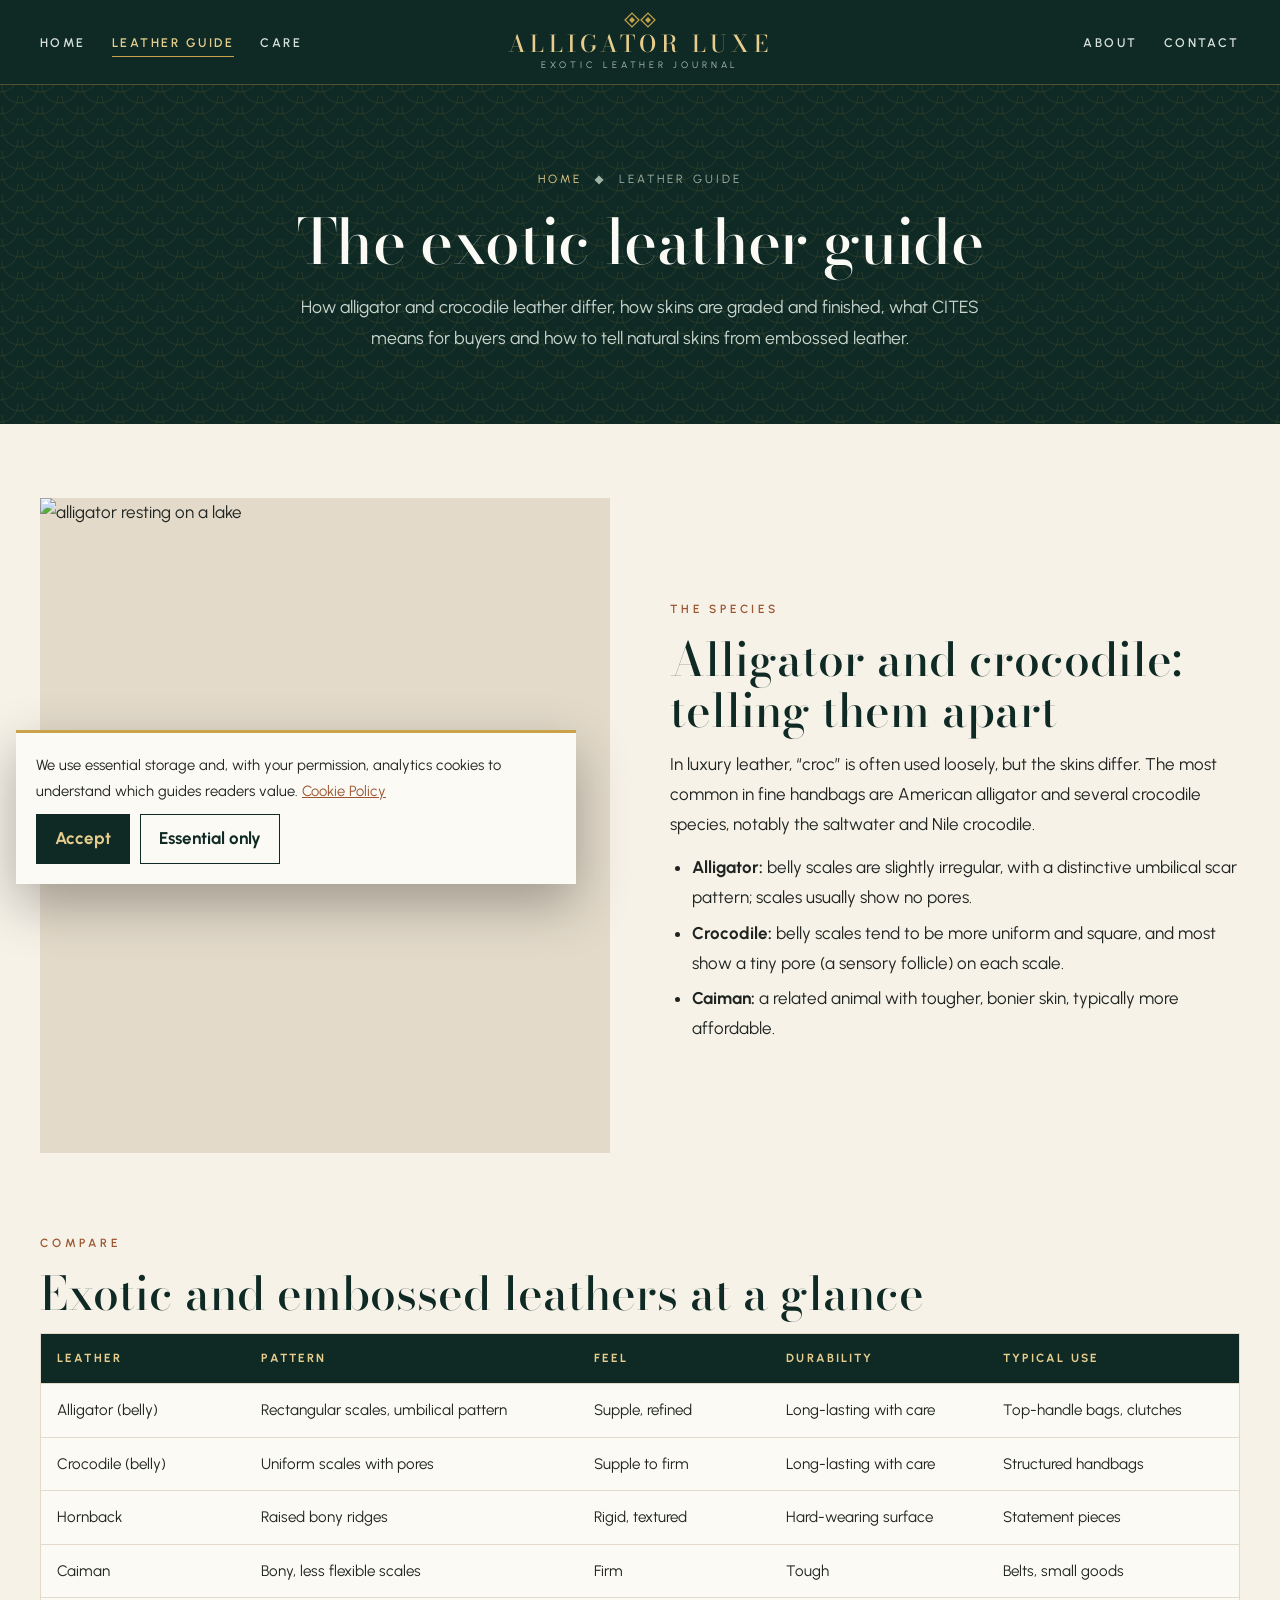
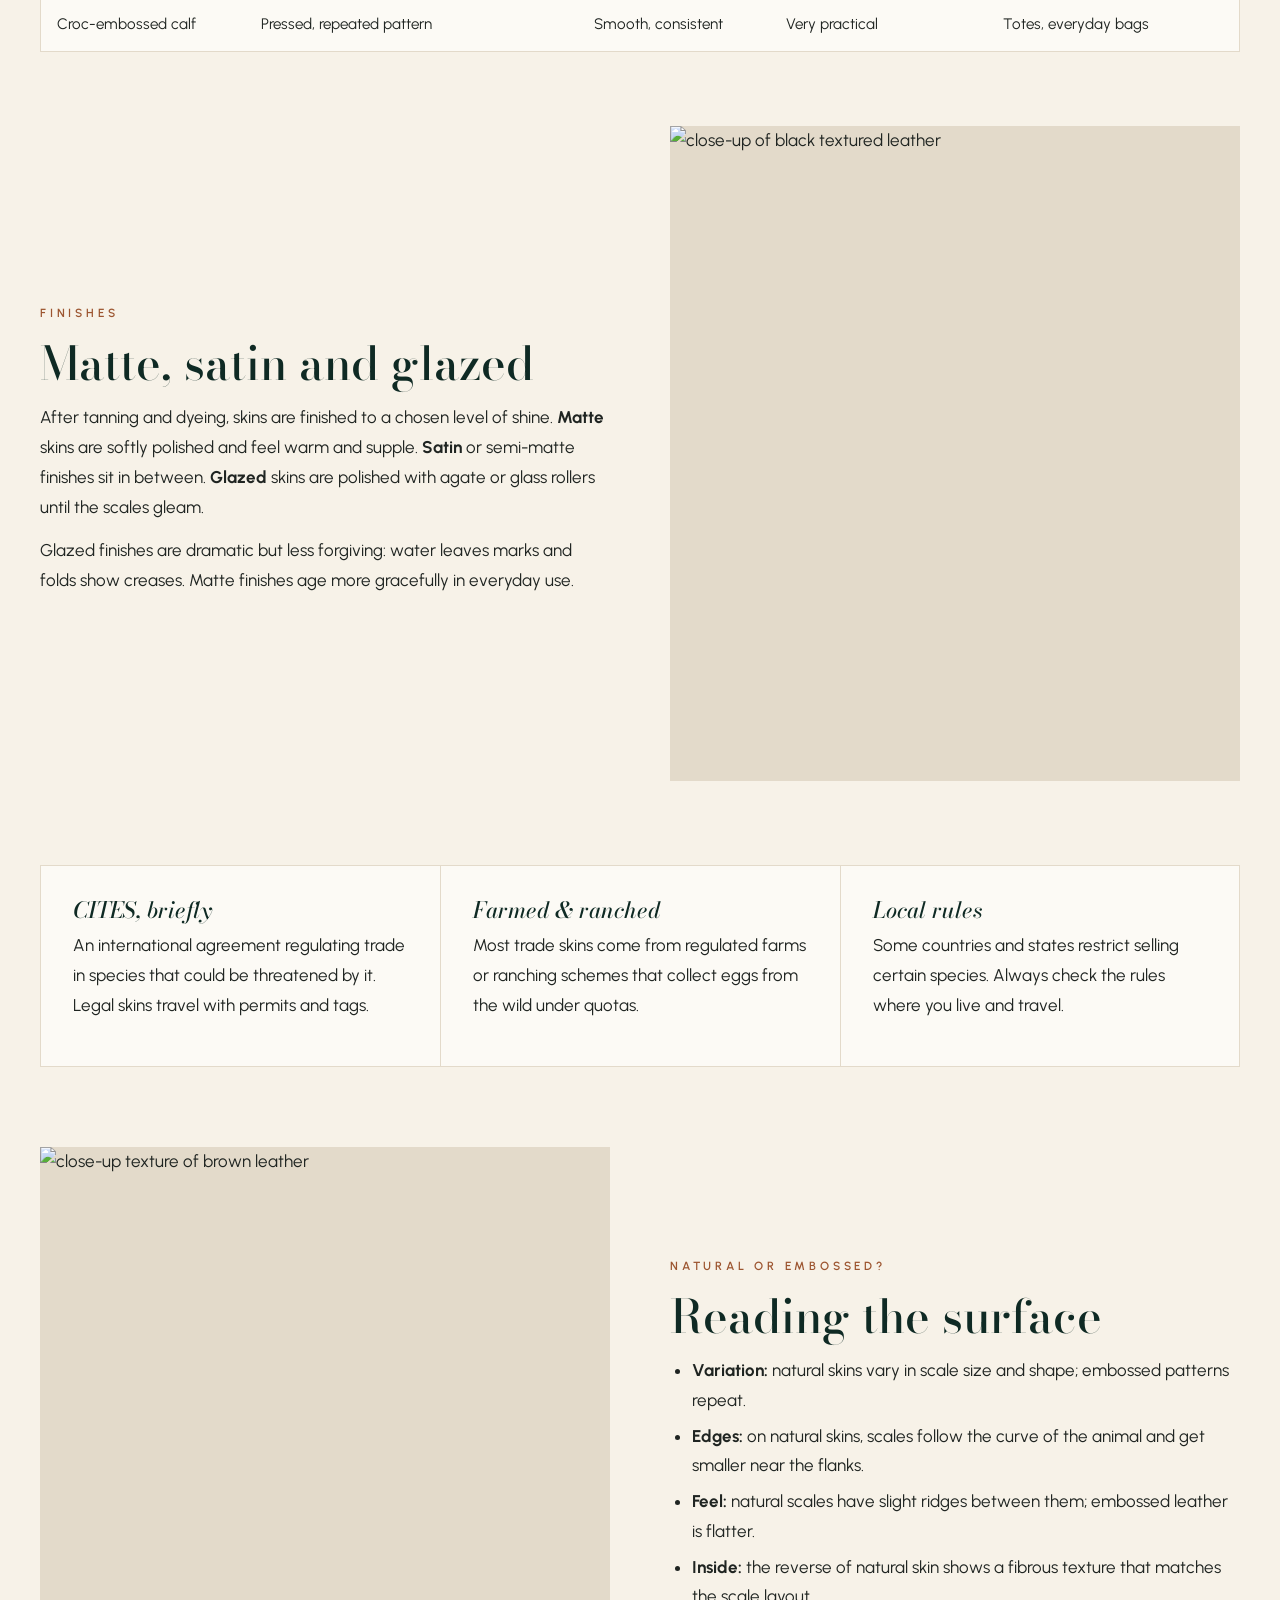
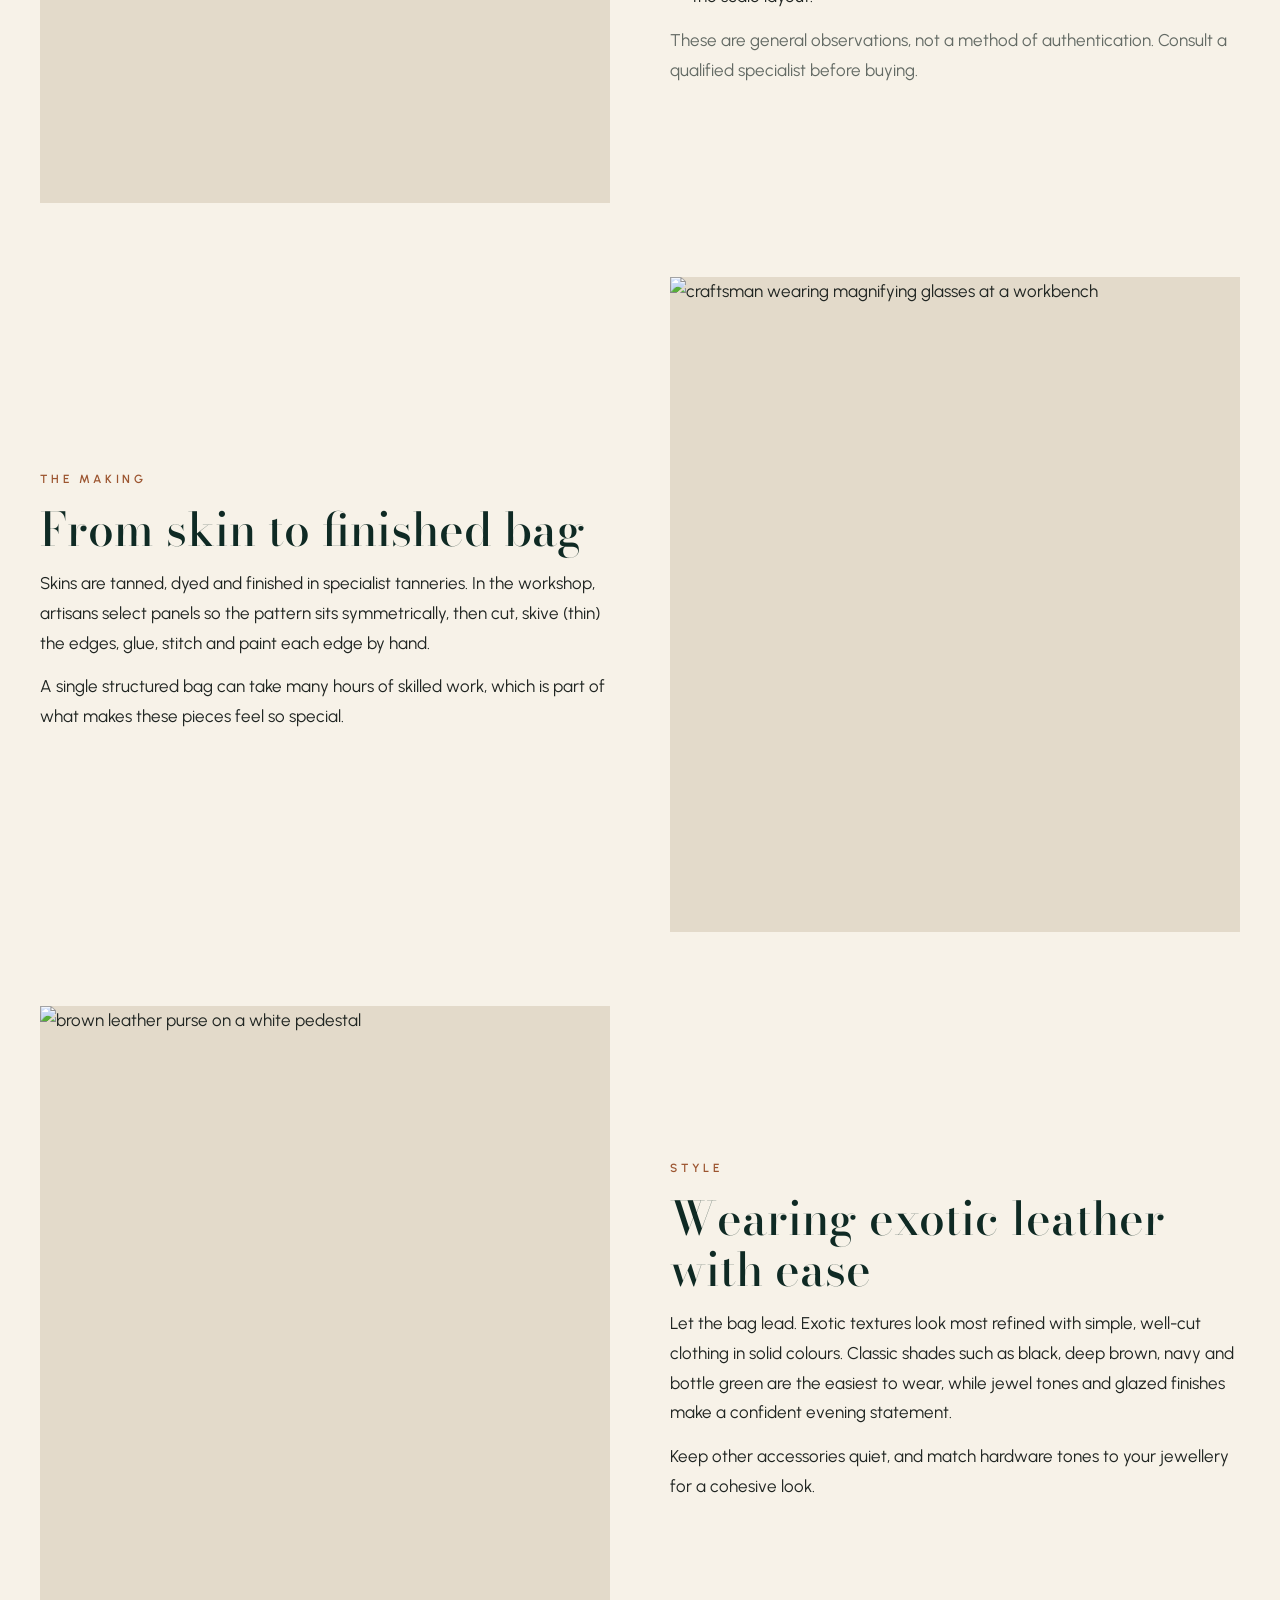
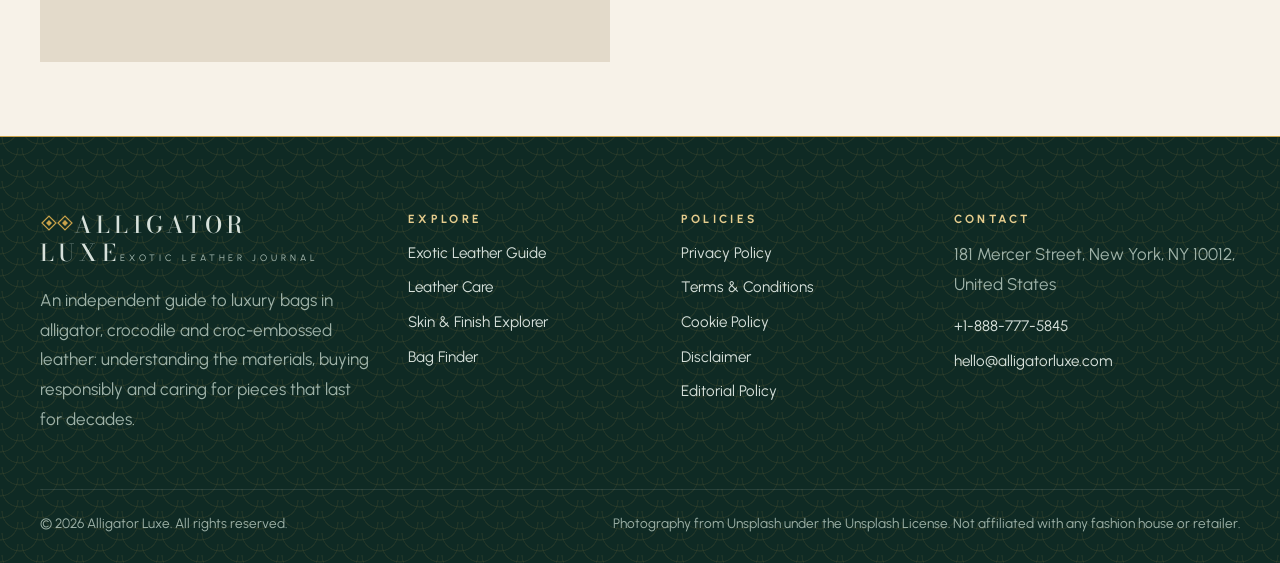
==== commit ab716adf: "edit index.html via panel" ====
--- a/index.html
+++ b/index.html
@@ -3,13 +3,13 @@
 <head>
 <meta charset="UTF-8">
 <meta name="viewport" content="width=device-width, initial-scale=1">
-<title>Alligator Luxe | Alligator &amp; Crocodile Leather Bags: Guide &amp; Care</title>
-<meta name="description" content="An independent guide to luxury alligator, crocodile and croc-embossed leather bags: skins and finishes, choosing a silhouette, responsible buying under CITES, and expert care.">
+<title>Exotic Leather Guide | Alligator vs Crocodile, Finishes &amp; CITES | Alligator Luxe</title>
+<meta name="description" content="Understand exotic leather: alligator vs crocodile vs caiman, belly cut and hornback, matte and glazed finishes, CITES rules, natural vs croc-embossed leather and craftsmanship.">
 <meta name="robots" content="index, follow, max-image-preview:large">
-<link rel="canonical" href="https://www.alligatorluxe.com/">
+<link rel="canonical" href="https://www.alligatorluxe.com/exotic-leather-guide.html">
 <meta property="og:type" content="website"><meta property="og:site_name" content="Alligator Luxe">
-<meta property="og:title" content="Alligator Luxe | Alligator &amp; Crocodile Leather Bags: Guide &amp; Care"><meta property="og:description" content="An independent guide to luxury alligator, crocodile and croc-embossed leather bags: skins and finishes, choosing a silhouette, responsible buying under CITES, and expert care.">
-<meta property="og:url" content="https://www.alligatorluxe.com/"><meta property="og:image" content="https://images.unsplash.com/photo-1575295912464-fcfd1186d11d?auto=format&fit=crop&w=1200&q=75">
+<meta property="og:title" content="Exotic Leather Guide | Alligator vs Crocodile, Finishes &amp; CITES | Alligator Luxe"><meta property="og:description" content="Understand exotic leather: alligator vs crocodile vs caiman, belly cut and hornback, matte and glazed finishes, CITES rules, natural vs croc-embossed leather and craftsmanship.">
+<meta property="og:url" content="https://www.alligatorluxe.com/exotic-leather-guide.html"><meta property="og:image" content="https://images.unsplash.com/photo-1787243293233-92f3188cde4b?auto=format&fit=crop&w=1200&q=75">
 <meta name="twitter:card" content="summary_large_image"><meta name="theme-color" content="#0F2A24">
 <link rel="icon" href="data:image/svg+xml,%3Csvg xmlns='http://www.w3.org/2000/svg' viewBox='0 0 40 40'%3E%3Crect width='40' height='40' fill='%230F2A24'/%3E%3Cpath d='M20 6 L34 20 L20 34 L6 20 Z' fill='none' stroke='%23C9A24A' stroke-width='2.4'/%3E%3Cpath d='M20 14 L26 20 L20 26 L14 20 Z' fill='%23C9A24A'/%3E%3C/svg%3E">
 <link rel="preconnect" href="https://fonts.googleapis.com"><link rel="preconnect" href="https://fonts.gstatic.com" crossorigin><link rel="preconnect" href="https://images.unsplash.com">
@@ -23,148 +23,92 @@
   gtag('js', new Date());
   gtag('config', 'G-0LY0HY7L01');
 </script>
-<script type="application/ld+json">[{"@context": "https://schema.org", "@type": "Organization", "name": "Alligator Luxe", "url": "https://www.alligatorluxe.com/", "email": "hello@alligatorluxe.com", "telephone": "+1-888-777-5845", "address": {"@type": "PostalAddress", "streetAddress": "181 Mercer Street", "addressLocality": "New York", "addressRegion": "NY", "postalCode": "10012", "addressCountry": "US"}}, {"@context": "https://schema.org", "@type": "FAQPage", "mainEntity": [{"@type": "Question", "name": "What is the difference between alligator and crocodile leather?", "acceptedAnswer": {"@type": "Answer", "text": "Both come from crocodilians, but they look slightly different. Alligator skin has an irregular “umbilical scar” pattern on the belly and no visible pores in the scales, while many crocodile species show a small dot, or follicle pore, in each scale. Both are prized for their scale patterns."}}, {"@type": "Question", "name": "Is alligator leather legal?", "acceptedAnswer": {"@type": "Answer", "text": "Commercial trade in alligator and crocodile skins is regulated internationally under CITES. Legally traded skins come with permits and tags that trace their origin. Rules differ by country and some places restrict the sale of certain species, so always check local laws."}}, {"@type": "Question", "name": "What is croc-embossed leather?", "acceptedAnswer": {"@type": "Answer", "text": "It is usually cowhide or calfskin stamped with a crocodilian pattern under heat and pressure. It offers the look at a lower price and is often more durable in everyday use, though the pattern is more uniform than a natural skin."}}, {"@type": "Question", "name": "Can exotic leather get wet?", "acceptedAnswer": {"@type": "Answer", "text": "Light drops can usually be blotted away, but soaking can stain, stiffen or warp the skin, and glazed finishes are especially sensitive. Use a rain cover and let any damp bag dry naturally, away from heat."}}, {"@type": "Question", "name": "How should I store an alligator bag?", "acceptedAnswer": {"@type": "Answer", "text": "Stuff it with acid-free tissue, keep it in a breathable dust bag, store it upright away from sunlight and heat, and never seal it in plastic."}}, {"@type": "Question", "name": "Does Alligator Luxe sell bags?", "acceptedAnswer": {"@type": "Answer", "text": "No. Alligator Luxe is an independent editorial guide. We do not sell, value or authenticate bags, and we are not affiliated with any fashion house or retailer."}}]}]</script>
+
 </head>
 <body>
 <a class="skip" href="#main">Skip to content</a>
 <header class="hdr">
   <div class="wrap">
-    <nav class="lnav" aria-label="Main navigation"><ul class="nav"><li><a href="index.html" aria-current="page">Home</a></li><li><a href="exotic-leather-guide.html">Leather Guide</a></li><li><a href="leather-care.html">Care</a></li></ul></nav>
+    <nav class="lnav" aria-label="Main navigation"><ul class="nav"><li><a href="index.html">Home</a></li><li><a href="exotic-leather-guide.html" aria-current="page">Leather Guide</a></li><li><a href="leather-care.html">Care</a></li></ul></nav>
     <a class="logo" href="index.html" aria-label="Alligator Luxe home"><svg viewBox="0 0 34 20" aria-hidden="true"><path d="M2 10 L9 3 L16 10 L9 17 Z M18 10 L25 3 L32 10 L25 17 Z" fill="none" stroke="#C9A24A" stroke-width="1.2"/><path d="M9 7 L12 10 L9 13 L6 10 Z M25 7 L28 10 L25 13 L22 10 Z" fill="#C9A24A"/></svg><span>Alligator Luxe</span><small>EXOTIC LEATHER JOURNAL</small></a>
     <nav class="rnav" aria-label="Secondary navigation"><ul class="nav r"><li><a href="about.html">About</a></li><li><a href="contact.html">Contact</a></li></ul></nav>
     <button class="burger" aria-label="Open menu" aria-expanded="false" aria-controls="mnav"><span></span><span></span><span></span></button>
   </div>
-  <nav class="mnav" id="mnav" aria-label="Mobile navigation"><a href="index.html" aria-current="page">Home</a><a href="exotic-leather-guide.html">Leather Guide</a><a href="leather-care.html">Care</a><a href="about.html">About</a><a href="contact.html">Contact</a></nav>
+  <nav class="mnav" id="mnav" aria-label="Mobile navigation"><a href="index.html">Home</a><a href="exotic-leather-guide.html" aria-current="page">Leather Guide</a><a href="leather-care.html">Care</a><a href="about.html">About</a><a href="contact.html">Contact</a></nav>
 </header>
 <main id="main">
-<section class="hero scales">
-  <div class="wrap">
+<section class="ph scales"><div class="wrap"><p class="crumbs"><a href="index.html">Home</a> &nbsp;&#9670;&nbsp; Leather Guide</p><h1>The exotic leather guide</h1><p class="lead">How alligator and crocodile leather differ, how skins are graded and finished, what CITES means for buyers and how to tell natural skins from embossed leather.</p></div></section>
+<div class="wrap">
+  <section class="duo">
+    <div class="pic"><img src="https://images.unsplash.com/photo-1523917631658-047ed87b47fa?auto=format&fit=crop&w=800&q=75" alt="alligator resting on a lake" width="800" height="920" loading="lazy"></div>
     <div>
-      <span class="tag g">The exotic leather journal</span>
-      <h1>The quiet power of <em>exquisite</em> leather.</h1>
-      <p class="lead">Alligator Luxe is an independent guide to luxury bags in alligator, crocodile and croc-embossed leather. Learn how to read a skin, choose the right silhouette, buy responsibly and care for a bag that can stay with you for decades.</p>
-      <div class="ctas"><a class="btn" href="#skins">Explore the skins</a><a class="btn btn--ghost" href="exotic-leather-guide.html">Read the guide</a></div>
+      <span class="tag">The species</span>
+      <h2>Alligator and crocodile: telling them apart</h2>
+      <p>In luxury leather, &ldquo;croc&rdquo; is often used loosely, but the skins differ. The most common in fine handbags are American alligator and several crocodile species, notably the saltwater and Nile crocodile.</p>
+      <ul>
+        <li><strong>Alligator:</strong> belly scales are slightly irregular, with a distinctive umbilical scar pattern; scales usually show no pores.</li>
+        <li><strong>Crocodile:</strong> belly scales tend to be more uniform and square, and most show a tiny pore (a sensory follicle) on each scale.</li>
+        <li><strong>Caiman:</strong> a related animal with tougher, bonier skin, typically more affordable.</li>
+      </ul>
     </div>
-    <div class="frame">
-      <div class="main pic"><img src="https://images.unsplash.com/photo-1575295912464-fcfd1186d11d?auto=format&fit=crop&w=800&q=75" alt="black and brown crocodile-print leather tote bag" width="800" height="1000" fetchpriority="high"></div>
-      <div class="chip pic"><img src="https://images.unsplash.com/photo-1521748484217-0d9c5f3728d1?auto=format&fit=crop&w=400&q=75" alt="close-up of black and brown textured leather" width="400" height="400"></div>
-      <div class="seal">Every scale tells the story of the skin.</div>
+  </section>
+  <section style="padding-bottom:74px">
+    <span class="tag">Compare</span><h2>Exotic and embossed leathers at a glance</h2>
+    <div class="tbl-wrap"><table class="tbl"><thead><tr><th>Leather</th><th>Pattern</th><th>Feel</th><th>Durability</th><th>Typical use</th></tr></thead><tbody>
+      <tr><td>Alligator (belly)</td><td>Rectangular scales, umbilical pattern</td><td>Supple, refined</td><td>Long-lasting with care</td><td>Top-handle bags, clutches</td></tr>
+      <tr><td>Crocodile (belly)</td><td>Uniform scales with pores</td><td>Supple to firm</td><td>Long-lasting with care</td><td>Structured handbags</td></tr>
+      <tr><td>Hornback</td><td>Raised bony ridges</td><td>Rigid, textured</td><td>Hard-wearing surface</td><td>Statement pieces</td></tr>
+      <tr><td>Caiman</td><td>Bony, less flexible scales</td><td>Firm</td><td>Tough</td><td>Belts, small goods</td></tr>
+      <tr><td>Croc-embossed calf</td><td>Pressed, repeated pattern</td><td>Smooth, consistent</td><td>Very practical</td><td>Totes, everyday bags</td></tr>
+    </tbody></table></div>
+  </section>
+  <section class="duo flip" style="padding-top:0">
+    <div class="pic"><img src="https://images.unsplash.com/photo-1787243293233-92f3188cde4b?auto=format&fit=crop&w=800&q=75" alt="close-up of black textured leather" width="800" height="920" loading="lazy"></div>
+    <div>
+      <span class="tag">Finishes</span>
+      <h2>Matte, satin and glazed</h2>
+      <p>After tanning and dyeing, skins are finished to a chosen level of shine. <strong>Matte</strong> skins are softly polished and feel warm and supple. <strong>Satin</strong> or semi-matte finishes sit in between. <strong>Glazed</strong> skins are polished with agate or glass rollers until the scales gleam.</p>
+      <p>Glazed finishes are dramatic but less forgiving: water leaves marks and folds show creases. Matte finishes age more gracefully in everyday use.</p>
     </div>
-  </div>
-</section>
-<section class="ribbon" aria-label="Key facts">
-  <div class="wrap">
-    <div><b>CITES</b><span>governs the international trade</span></div>
-    <div><b>Belly cut</b><span>the most prized section of skin</span></div>
-    <div><b>Decades</b><span>of life with careful ownership</span></div>
-    <div><b>Embossed</b><span>a practical alternative look</span></div>
-  </div>
-</section>
-
-<section class="sec scales dark" id="skins" aria-labelledby="sk-t">
-  <div class="wrap">
-    <div class="center"><span class="tag g">Skin &amp; finish explorer</span><h2 id="sk-t">Five ways a scale can look</h2><p class="muted">The section of the skin and the way it is finished change everything: pattern, sheen, feel and how the bag ages. Choose a tab to compare, or use the arrow keys.</p></div>
-    <div class="sk-tabs" role="tablist" aria-label="Skins and finishes"><button type="button" role="tab" id="t-belly" aria-controls="p-belly" aria-selected="true" tabindex="0">Belly cut</button><button type="button" role="tab" id="t-horn" aria-controls="p-horn" aria-selected="false" tabindex="-1">Hornback</button><button type="button" role="tab" id="t-matte" aria-controls="p-matte" aria-selected="false" tabindex="-1">Matte finish</button><button type="button" role="tab" id="t-glaze" aria-controls="p-glaze" aria-selected="false" tabindex="-1">Glazed finish</button><button type="button" role="tab" id="t-emb" aria-controls="p-emb" aria-selected="false" tabindex="-1">Croc-embossed</button></div>
-    <div class="skp" role="tabpanel" id="p-belly" aria-labelledby="t-belly"><div class="pic"><img src="https://images.unsplash.com/photo-1575032617751-6ddec2089882?auto=format&fit=crop&w=800&q=75" alt="brown leather handbag with a smooth scale pattern" width="800" height="800" loading="lazy"></div><div><h3>Belly cut</h3><p>Cut from the softer underside, the belly shows rectangular scales that grow smaller towards the edges. It is the most sought-after cut for structured handbags thanks to its even, elegant pattern.</p><ul class="traits"><li><b>Pattern</b><span>Rectangular, symmetrical</span></li><li><b>Feel</b><span>Supple yet structured</span></li><li><b>Best for</b><span>Top-handle bags, clutches</span></li></ul></div></div><div class="skp" role="tabpanel" id="p-horn" aria-labelledby="t-horn" hidden><div class="pic"><img src="https://images.unsplash.com/photo-1731272832794-d66014ad7d87?auto=format&fit=crop&w=800&q=75" alt="close-up of a dramatic leather texture in black and white" width="800" height="800" loading="lazy"></div><div><h3>Hornback</h3><p>Taken from the back, with the bony ridges (osteoderms) left visible. The result is bold and three-dimensional, with a rugged, sculptural character.</p><ul class="traits"><li><b>Pattern</b><span>Raised ridges, dramatic</span></li><li><b>Feel</b><span>Firm and rigid</span></li><li><b>Best for</b><span>Statement bags, accents</span></li></ul></div></div><div class="skp" role="tabpanel" id="p-matte" aria-labelledby="t-matte" hidden><div class="pic"><img src="https://images.unsplash.com/photo-1778882990603-0073e03bcc24?auto=format&fit=crop&w=800&q=75" alt="close-up of soft brown leather texture" width="800" height="800" loading="lazy"></div><div><h3>Matte finish</h3><p>Polished gently or left natural for a soft, low sheen. Matte skins feel warm and pliable and develop a gentle patina with care.</p><ul class="traits"><li><b>Pattern</b><span>Soft, understated</span></li><li><b>Feel</b><span>Supple; shows less glare</span></li><li><b>Best for</b><span>Everyday luxury, shoulder bags</span></li></ul></div></div><div class="skp" role="tabpanel" id="p-glaze" aria-labelledby="t-glaze" hidden><div class="pic"><img src="https://images.unsplash.com/photo-1682031215004-161c99d5b225?auto=format&fit=crop&w=800&q=75" alt="woman's hand holding a glossy green handbag" width="800" height="800" loading="lazy"></div><div><h3>Glazed finish</h3><p>Polished with an agate stone or roller until the scales shine like lacquer. Glazed skins are striking but more delicate: water can leave marks and creases show more readily.</p><ul class="traits"><li><b>Pattern</b><span>High shine, jewel-like</span></li><li><b>Feel</b><span>Firmer; sensitive to water</span></li><li><b>Best for</b><span>Evening bags, formal pieces</span></li></ul></div></div><div class="skp" role="tabpanel" id="p-emb" aria-labelledby="t-emb" hidden><div class="pic"><img src="https://images.unsplash.com/photo-1594633313593-bab3825d0caf?auto=format&fit=crop&w=800&q=75" alt="woman carrying a brown croc-textured leather bag" width="800" height="800" loading="lazy"></div><div><h3>Croc-embossed</h3><p>Cowhide or calfskin pressed with a crocodilian pattern under heat. It offers the look at a gentler price, is more uniform and is usually more resistant to scratches and rain.</p><ul class="traits"><li><b>Pattern</b><span>Uniform, repeated pattern</span></li><li><b>Feel</b><span>Sturdy and practical</span></li><li><b>Best for</b><span>Totes, daily bags, accessories</span></li></ul></div></div>
-  </div>
-</section>
-
-<section class="sec cream" id="finder-sec" aria-labelledby="fd-t">
-  <div class="wrap">
-    <div class="center"><span class="tag">Bag finder</span><h2 id="fd-t">Which silhouette suits your life?</h2><p class="muted">Tell us how you&#8217;ll use your bag and we&#8217;ll suggest a shape, plus the details worth looking for. A good luxury bag should feel effortless every time you reach for it.</p></div>
-    <div class="finder">
-      <form id="finder" onsubmit="return false">
-        <fieldset class="fld"><legend>Mostly for</legend><div class="opt"><label><input type="radio" name="occ" value="work" checked><span>Work</span></label><label><input type="radio" name="occ" value="everyday"><span>Everyday</span></label><label><input type="radio" name="occ" value="evening"><span>Evening</span></label><label><input type="radio" name="occ" value="travel"><span>Travel</span></label></div></fieldset>
-        <fieldset class="fld"><legend>How you carry</legend><div class="opt"><label><input type="radio" name="carry" value="hand" checked><span>In hand</span></label><label><input type="radio" name="carry" value="shoulder"><span>On the shoulder</span></label><label><input type="radio" name="carry" value="hands"><span>Hands-free</span></label></div></fieldset>
-        <fieldset class="fld" style="margin:0"><legend>Size</legend><div class="opt"><label><input type="radio" name="size" value="small"><span>Small</span></label><label><input type="radio" name="size" value="medium" checked><span>Medium</span></label><label><input type="radio" name="size" value="large"><span>Large</span></label></div></fieldset>
-      </form>
-      <div class="fres" aria-live="polite">
-        <div class="pic"><img data-bag="top" src="https://images.unsplash.com/photo-1761646238176-b480909e6ba6?auto=format&fit=crop&w=800&q=75" alt="cream pleated handbag with a curved top handle" width="800" height="550" loading="lazy"><img data-bag="clutch" src="https://images.unsplash.com/photo-1776841818497-81abbd62b20d?auto=format&fit=crop&w=800&q=75" alt="elegant woman in a brown dress holding a clutch" width="800" height="550" loading="lazy" hidden><img data-bag="shoulder" src="https://images.unsplash.com/photo-1788999422279-77961552b97b?auto=format&fit=crop&w=800&q=75" alt="woman in a brown suit holding a dark handbag" width="800" height="550" loading="lazy" hidden><img data-bag="tote" src="https://images.unsplash.com/photo-1760624294504-211e763ee0fb?auto=format&fit=crop&w=800&q=75" alt="woman in a denim dress holding a large leather tote" width="800" height="550" loading="lazy" hidden><img data-bag="cross" src="https://images.unsplash.com/photo-1718622795525-2295971921ba?auto=format&fit=crop&w=800&q=75" alt="brown leather purse on a table" width="800" height="550" loading="lazy" hidden></div>
-        <div class="t"><span class="tag g">Our suggestion</span><h3 id="r-name">The structured top-handle</h3><p id="r-desc">Carried in the hand or the crook of the arm.</p><ul id="r-list"><li>Rigid base and protective feet</li></ul></div>
-      </div>
+  </section>
+  <section class="cards3">
+    <div><h3>CITES, briefly</h3><p>An international agreement regulating trade in species that could be threatened by it. Legal skins travel with permits and tags.</p></div>
+    <div><h3>Farmed &amp; ranched</h3><p>Most trade skins come from regulated farms or ranching schemes that collect eggs from the wild under quotas.</p></div>
+    <div><h3>Local rules</h3><p>Some countries and states restrict selling certain species. Always check the rules where you live and travel.</p></div>
+  </section>
+  <section class="duo" style="padding-top:10px">
+    <div class="pic"><img src="https://images.unsplash.com/photo-1778883004941-a8b1f9d085cc?auto=format&fit=crop&w=800&q=75" alt="close-up texture of brown leather" width="800" height="920" loading="lazy"></div>
+    <div>
+      <span class="tag">Natural or embossed?</span>
+      <h2>Reading the surface</h2>
+      <ul>
+        <li><strong>Variation:</strong> natural skins vary in scale size and shape; embossed patterns repeat.</li>
+        <li><strong>Edges:</strong> on natural skins, scales follow the curve of the animal and get smaller near the flanks.</li>
+        <li><strong>Feel:</strong> natural scales have slight ridges between them; embossed leather is flatter.</li>
+        <li><strong>Inside:</strong> the reverse of natural skin shows a fibrous texture that matches the scale layout.</li>
+      </ul>
+      <p class="muted">These are general observations, not a method of authentication. Consult a qualified specialist before buying.</p>
     </div>
-  </div>
-</section>
-
-<section class="sec" aria-labelledby="rs-t">
-  <div class="wrap resp">
+  </section>
+  <section class="duo flip" style="padding-top:0">
+    <div class="pic"><img src="https://images.unsplash.com/photo-1772470091632-8ed5699d03de?auto=format&fit=crop&w=800&q=75" alt="craftsman wearing magnifying glasses at a workbench" width="800" height="920" loading="lazy"></div>
     <div>
-      <span class="tag">Responsible luxury</span>
-      <h2 id="rs-t">Beauty with accountability</h2>
-      <p>Exotic leather carries a responsibility. International trade in crocodilian skins is regulated under CITES, the Convention on International Trade in Endangered Species of Wild Fauna and Flora, so that legal trade does not threaten wild populations.</p>
-      <p>American alligator populations recovered strongly under conservation programmes, and today most skins in the trade come from regulated farms and ranching schemes. Still, standards vary, and some buyers prefer embossed or alternative materials altogether. Whatever you choose, an informed choice is the luxurious one.</p>
-      <div class="pillars">
-        <div><h3>Legality</h3><p>Permits and tags trace a skin&#8217;s origin through the supply chain.</p></div>
-        <div><h3>Welfare</h3><p>Ask makers about their sourcing and any welfare standards they follow.</p></div>
-        <div><h3>Longevity</h3><p>Buying less, caring well and repairing keeps a bag in use for years.</p></div>
-        <div><h3>Alternatives</h3><p>Croc-embossed leather offers the look with a different footprint.</p></div>
-      </div>
+      <span class="tag">The making</span>
+      <h2>From skin to finished bag</h2>
+      <p>Skins are tanned, dyed and finished in specialist tanneries. In the workshop, artisans select panels so the pattern sits symmetrically, then cut, skive (thin) the edges, glue, stitch and paint each edge by hand.</p>
+      <p>A single structured bag can take many hours of skilled work, which is part of what makes these pieces feel so special.</p>
     </div>
-    <div class="pic"><img src="https://images.unsplash.com/photo-1570308514141-48b0e0852591?auto=format&fit=crop&w=900&q=75" alt="alligator resting in calm water" width="900" height="740" loading="lazy"></div>
-  </div>
-</section>
-
-<section class="sec cream" aria-labelledby="cl-t">
-  <div class="wrap check">
-    <div class="pic"><img src="https://images.unsplash.com/photo-1787005241178-c9006ea9610b?auto=format&fit=crop&w=800&q=75" alt="person tracing a paper pattern for leatherwork" width="800" height="880" loading="lazy"></div>
+  </section>
+  <section class="duo" style="padding-top:0">
+    <div class="pic"><img src="https://images.unsplash.com/photo-1713425887346-2ef9f2b67bc7?auto=format&fit=crop&w=800&q=75" alt="brown leather purse on a white pedestal" width="800" height="920" loading="lazy"></div>
     <div>
-      <span class="tag">Before you buy</span>
-      <h2 id="cl-t">The responsible-buying checklist</h2>
-      <p class="muted">Tick each point as you research a piece. Nothing is saved or sent anywhere; it&#8217;s simply a guide for your own peace of mind.</p>
-      <ul class="clist"><li><label><input type="checkbox"><span><b>Proof of legal origin</b>Ask for documentation showing the skin was legally sourced and traded under CITES rules.</span></label></li><li><label><input type="checkbox"><span><b>Species named clearly</b>Reputable sellers state whether the leather is American alligator, a crocodile species or embossed cowhide.</span></label></li><li><label><input type="checkbox"><span><b>Travel and import rules</b>Check the rules of your country, and any country you visit, for carrying or importing exotic leather.</span></label></li><li><label><input type="checkbox"><span><b>Consistent scale pattern</b>Genuine skins show natural variation; scales vary slightly in size and shape across the panel.</span></label></li><li><label><input type="checkbox"><span><b>Quality construction</b>Look for tight, even stitching, neatly finished edges and solid hardware.</span></label></li><li><label><input type="checkbox"><span><b>Care and repair support</b>Find out whether the maker or a specialist offers cleaning, conditioning and repairs.</span></label></li></ul>
-      <div class="meter" aria-live="polite"><b id="cm-n">0 of 6</b><div class="bar"><i id="cm-bar"></i></div><p id="cm-t">Work through each point before buying any exotic leather piece.</p></div>
+      <span class="tag">Style</span>
+      <h2>Wearing exotic leather with ease</h2>
+      <p>Let the bag lead. Exotic textures look most refined with simple, well-cut clothing in solid colours. Classic shades such as black, deep brown, navy and bottle green are the easiest to wear, while jewel tones and glazed finishes make a confident evening statement.</p>
+      <p>Keep other accessories quiet, and match hardware tones to your jewellery for a cohesive look.</p>
     </div>
-  </div>
-</section>
-
-<section class="band" aria-labelledby="bd-t">
-  <img src="https://images.unsplash.com/photo-1719538327417-a6b96f040354?auto=format&fit=crop&w=1800&q=75" alt="moss-covered tree beside calm water in a swamp" width="1800" height="1200" loading="lazy">
-  <div class="wrap">
-    <span class="tag g">Our philosophy</span>
-    <h2 id="bd-t" class="skip">Our philosophy</h2>
-    <blockquote>True luxury is knowing where something comes from, how it was made and how to keep it beautiful for a lifetime.</blockquote>
-    <p>We celebrate craftsmanship, respect for nature and the patience it takes to own fine things well.</p>
-  </div>
-</section>
-
-<section class="sec" aria-labelledby="hw-t">
-  <div class="wrap resp">
-    <div class="pic"><img src="https://images.unsplash.com/photo-1774702535771-eec0c74d6cb9?auto=format&fit=crop&w=900&q=75" alt="close-up of a brown leather handbag with gold hardware" width="900" height="740" loading="lazy"></div>
-    <div>
-      <span class="tag">Craftsmanship</span>
-      <h2 id="hw-t">Details that reveal quality</h2>
-      <p>A fine exotic leather bag is assembled almost entirely by hand. Panels are chosen so the scales flow symmetrically across the front, and edges are painted or folded with great care.</p>
-      <ul class="traits" style="border-color:var(--line)">
-        <li style="border-color:var(--line)"><b style="color:var(--cognac)">Symmetry</b><span>Scales centred and balanced on the main face.</span></li>
-        <li style="border-color:var(--line)"><b style="color:var(--cognac)">Stitching</b><span>Small, even, slightly angled stitches with no loose ends.</span></li>
-        <li style="border-color:var(--line)"><b style="color:var(--cognac)">Hardware</b><span>Weighty, smooth-operating clasps and protected feet.</span></li>
-      </ul>
-      <div class="stip" id="stip" aria-live="polite"><div class="s">Autumn<small>Seasonal care</small></div><p>Rain arrives: carry a protective cover, blot any drops immediately and let bags dry naturally.</p></div>
-    </div>
-  </div>
-</section>
-
-<section class="sec cream" aria-labelledby="fq-t">
-  <div class="wrap faq-grid">
-    <div><span class="tag">Questions</span><h2 id="fq-t">Exotic leather, explained</h2><p class="muted">Have a question about a skin, a finish or care? Our editors are happy to help.</p><a class="btn btn--dark" href="contact.html">Ask the editors</a><div class="pic"><img src="https://images.unsplash.com/photo-1773777145747-b5b7356f4e81?auto=format&fit=crop&w=800&q=75" alt="black quilted leather handbag with gold hardware" width="800" height="680" loading="lazy"></div></div>
-    <div><details open><summary>What is the difference between alligator and crocodile leather?</summary><p>Both come from crocodilians, but they look slightly different. Alligator skin has an irregular &ldquo;umbilical scar&rdquo; pattern on the belly and no visible pores in the scales, while many crocodile species show a small dot, or follicle pore, in each scale. Both are prized for their scale patterns.</p></details><details><summary>Is alligator leather legal?</summary><p>Commercial trade in alligator and crocodile skins is regulated internationally under CITES. Legally traded skins come with permits and tags that trace their origin. Rules differ by country and some places restrict the sale of certain species, so always check local laws.</p></details><details><summary>What is croc-embossed leather?</summary><p>It is usually cowhide or calfskin stamped with a crocodilian pattern under heat and pressure. It offers the look at a lower price and is often more durable in everyday use, though the pattern is more uniform than a natural skin.</p></details><details><summary>Can exotic leather get wet?</summary><p>Light drops can usually be blotted away, but soaking can stain, stiffen or warp the skin, and glazed finishes are especially sensitive. Use a rain cover and let any damp bag dry naturally, away from heat.</p></details><details><summary>How should I store an alligator bag?</summary><p>Stuff it with acid-free tissue, keep it in a breathable dust bag, store it upright away from sunlight and heat, and never seal it in plastic.</p></details><details><summary>Does Alligator Luxe sell bags?</summary><p>No. Alligator Luxe is an independent editorial guide. We do not sell, value or authenticate bags, and we are not affiliated with any fashion house or retailer.</p></details></div>
-  </div>
-</section>
-
-<section class="sec scales" id="letter" aria-labelledby="nl-t">
-  <div class="wrap">
-    <div class="nl">
-      <div class="pic"><img src="https://images.unsplash.com/photo-1778731660238-f6abf7f436b1?auto=format&fit=crop&w=900&q=75" alt="designer handbags displayed in a modern closet" width="900" height="800" loading="lazy"></div>
-      <div class="in">
-        <span class="tag g">Monthly</span>
-        <h2 id="nl-t">The Luxe Letter</h2>
-        <p>One considered email a month: a skin or finish explained, a seasonal care reminder and a reader question answered. No advertising, no spam.</p>
-        <div class="row"><a class="btn" href="mailto:hello@alligatorluxe.com?subject=Subscribe%20to%20The%20Luxe%20Letter&body=Please%20add%20me%20to%20The%20Luxe%20Letter.">Subscribe by email</a></div>
-        <p class="small">The button opens your email app with a short subscription request. Read our <a href="privacy-policy.html">Privacy Policy</a>.</p>
-      </div>
-    </div>
-  </div>
-</section>
+  </section>
+</div>
 </main>
 <footer class="ftr scales">
   <div class="wrap">
